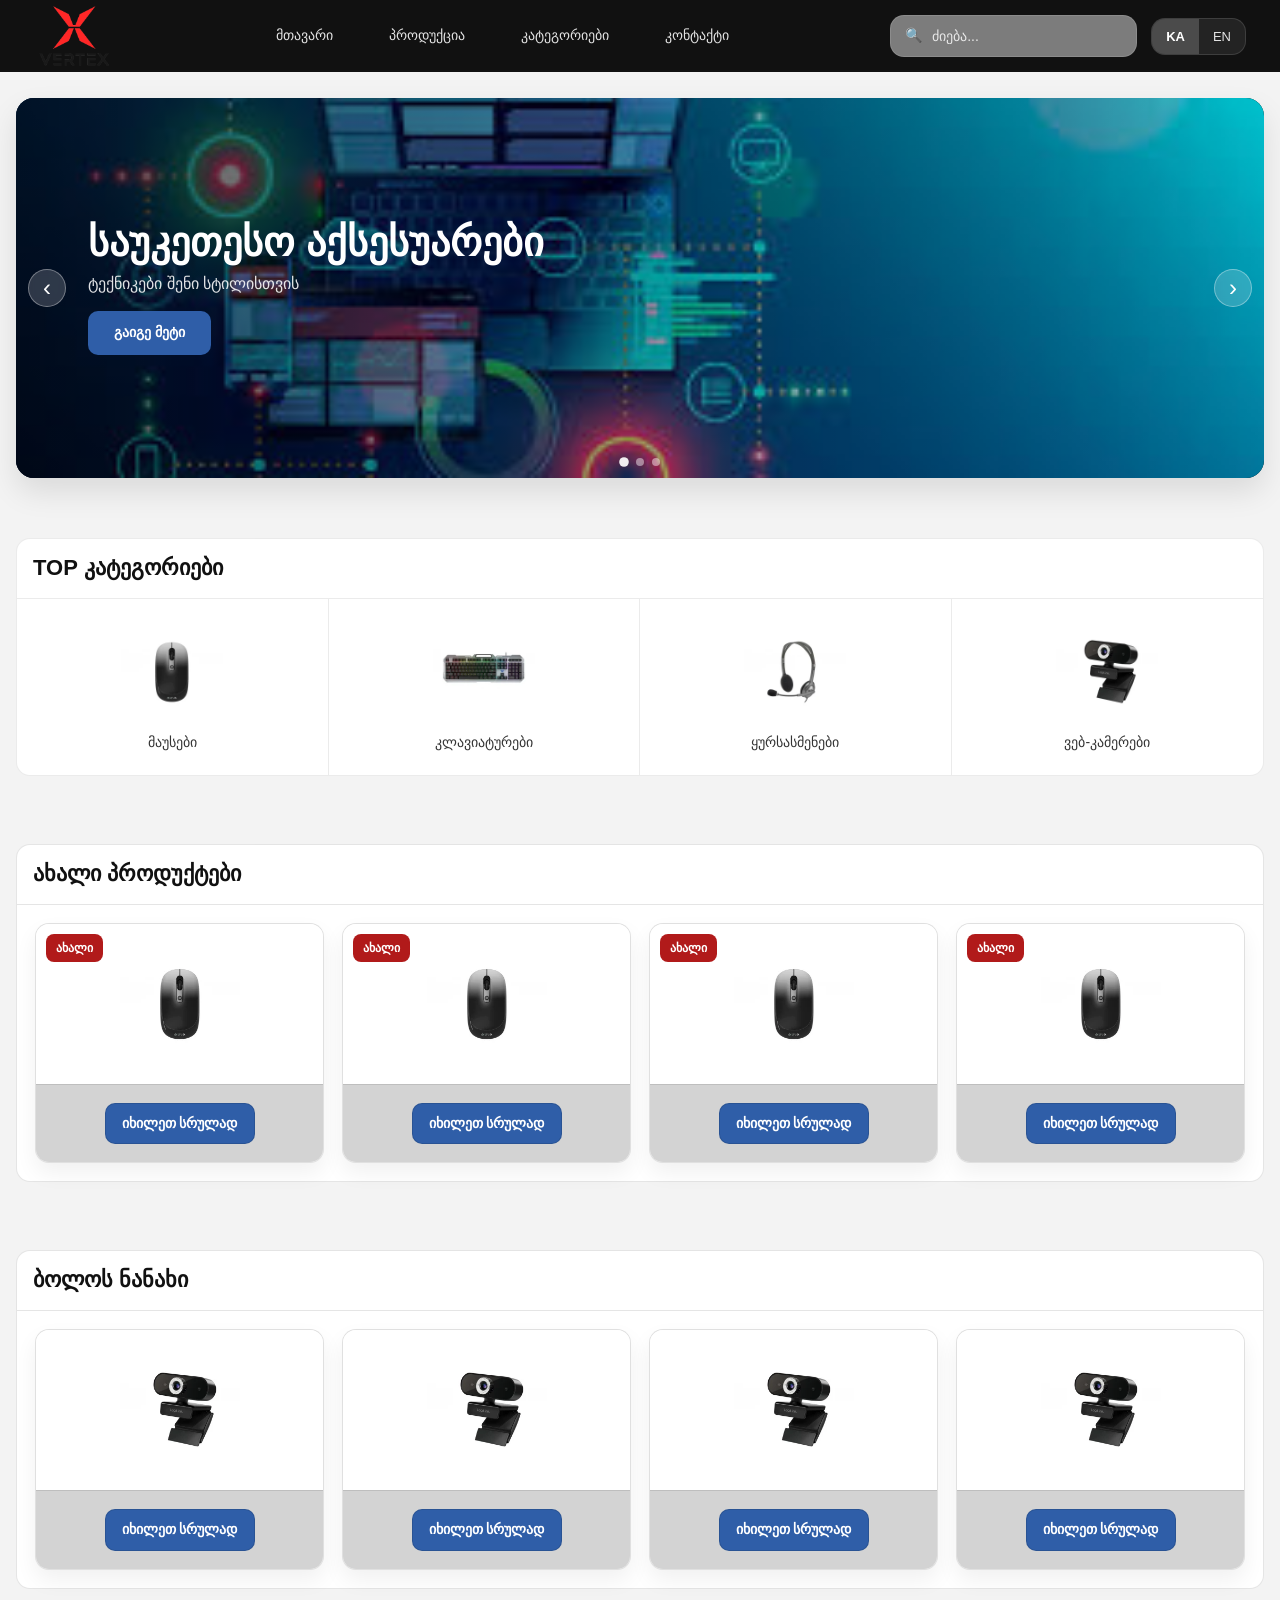
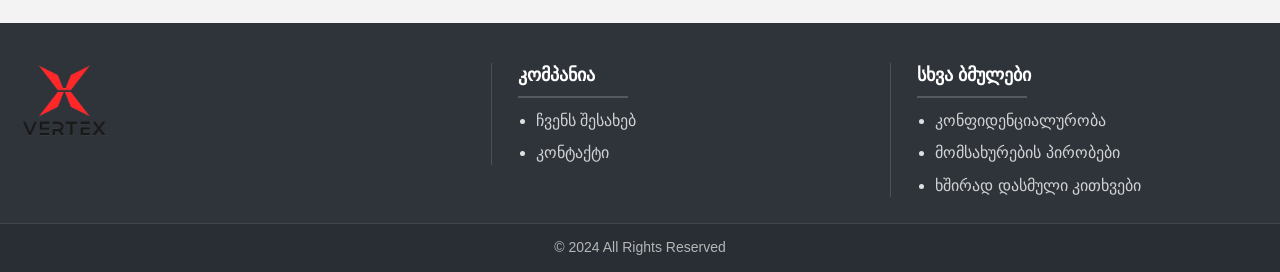
==== index.html @ d506f942 "1" ====
<html lang="en">
    <head>
        <meta charset="UTF-8" />
        <meta name="viewport" content="width=device-width, initial-scale=1.0" />
        <title>Ultra</title>
        <link rel="stylesheet" href="style.css" />
        <script defer src="js.js"></script>
    </head>
    <body>
        <header class="site-header">
            <div class="header-row">
                    <a class="header-logo" href="index.html">
                        <img src="images/vertx-logo.png" alt="Logo" />
                    </a>
                        <button class="burger" type="button" aria-label="Open menu" aria-expanded="false">
                            <span></span>
                            <span></span>
                            <span></span>
                        </button>

                    <nav class="header-nav"  id="mainNav" aria-label="Main navigation">
                        <a class="header-link" href="#">მთავარი</a>
                        <a class="header-link" href="#">პროდუქცია</a>
                        <a class="header-link" href="#">კატეგორიები</a>
                        <a class="header-link" href="#">კონტაქტი</a>
                    </nav>

                    <div class="header-actions">
                        <form class="header-search" role="search">
                            <span class="search-icon" aria-hidden="true"
                                >🔍</span
                            >
                            <input
                                class="search-input"
                                type="search"
                                placeholder="ძიება..."
                            />
                        </form>

                        <div
                            class="header-lang"
                            role="group"
                            aria-label="Language switch"
                        >
                            <button class="lang-btn is-active" type="button">
                                KA
                            </button>
                            <button class="lang-btn" type="button">EN</button>
                        </div>
                    </div>
                </div>
            </div>
        </header>

        <section class="hero">
            <div class="container">
                <div class="slider" aria-label="Hero slider">
                    <!-- Slides wrapper -->
                    <div class="slides">
                        <!-- Slide 1 -->
                        <article class="slide is-active slide--1">
                            <div class="slide__overlay"></div>

                            <div class="slide__content">
                                <h1 class="slide__title">
                                    საუკეთესო აქსესუარები
                                </h1>
                                <p class="slide__subtitle">
                                    ტექნიკები შენი სტილისთვის
                                </p>
                                <a class="slide__btn" href="#">გაიგე მეტი</a>
                            </div>
                        </article>

                        <!-- Slide 2 -->
                        <article class="slide slide--2">
                            <div class="slide__overlay"></div>

                            <div class="slide__content">
                                <h1 class="slide__title">გეიმინგი & ოფისი</h1>
                                <p class="slide__subtitle">
                                    ხარისხი, რომელიც იგრძნობა
                                </p>
                                <a class="slide__btn" href="#">გაიგე მეტი</a>
                            </div>
                        </article>

                        <!-- Slide 3 -->
                        <article class="slide slide--3">
                            <div class="slide__overlay"></div>

                            <div class="slide__content">
                                <h1 class="slide__title">სწრაფი მიწოდება</h1>
                                <p class="slide__subtitle">
                                    შეუკვეთე მარტივად ონლაინ
                                </p>
                                <a class="slide__btn" href="#">გაიგე მეტი</a>
                            </div>
                        </article>
                    </div>

                    <!-- Arrows -->
                    <button
                        class="slider__arrow slider__arrow--prev"
                        type="button"
                        aria-label="Previous slide"
                    >
                        ‹
                    </button>
                    <button
                        class="slider__arrow slider__arrow--next"
                        type="button"
                        aria-label="Next slide"
                    >
                        ›
                    </button>

                    <!-- Dots -->
                    <div
                        class="slider__dots"
                        role="tablist"
                        aria-label="Slide indicators"
                    >
                        <button
                            class="dot is-active"
                            type="button"
                            aria-label="Go to slide 1"
                        ></button>
                        <button
                            class="dot"
                            type="button"
                            aria-label="Go to slide 2"
                        ></button>
                        <button
                            class="dot"
                            type="button"
                            aria-label="Go to slide 3"
                        ></button>
                    </div>
                </div>
            </div>
        </section>

    
        <section class="categories">
            <div class="container">
                <div class="section-head">
                    <h2 class="section-title">TOP კატეგორიები</h2>
                </div>

                <div class="categories-row">
                    <a class="category-card" href="#">
                        <img
                            class="category-icon"
                            src="images/mouse.jpg"
                            alt="მაუსები"
                        />
                        <span class="category-name">მაუსები</span>
                    </a>

                    <a class="category-card" href="#">
                        <img
                            class="category-icon"
                            src="images/klaviatura.jpg"
                            alt="კლავიატურები"
                        />
                        <span class="category-name">კლავიატურები</span>
                    </a>

                    <a class="category-card" href="#">
                        <img
                            class="category-icon"
                            src="images/yursasmeni.jpg"
                            alt="ყურსასმენები"
                        />
                        <span class="category-name">ყურსასმენები</span>
                    </a>

                    <a class="category-card" href="#">
                        <img
                            class="category-icon"
                            src="images/camera.jpg"
                            alt="ვებ-კამერები"
                        />
                        <span class="category-name">ვებ-კამერები</span>
                    </a>
                </div>
            </div>
        </section>
        <section class="products">
            <div class="container">
                <div class="products__head">
                    <h2 class="products__title">ახალი პროდუქტები</h2>
                </div>

                <div class="products__grid">
                    <!-- Card 1 -->
                    <article class="p-card">
                        <span class="p-card__badge">ახალი</span>

                        <div class="p-card__media">
                            <img src="images/mouse.jpg" alt="პროდუქტი 1" />
                        </div>

                        <div class="p-card__body">
                            <a class="p-card__btn" href="#">იხილეთ სრულად</a>
                        </div>
                    </article>

                    <!-- Card 2 -->
                    <article class="p-card">
                        <span class="p-card__badge">ახალი</span>

                        <div class="p-card__media">
                            <img src="images/mouse.jpg" alt="პროდუქტი 2" />
                        </div>

                        <div class="p-card__body">
                            <a class="p-card__btn" href="#">იხილეთ სრულად</a>
                        </div>
                    </article>

                    <!-- Card 3 -->
                    <article class="p-card">
                        <span class="p-card__badge">ახალი</span>

                        <div class="p-card__media">
                            <img src="images/mouse.jpg" alt="პროდუქტი 3" />
                        </div>

                        <div class="p-card__body">
                            <a class="p-card__btn" href="#">იხილეთ სრულად</a>
                        </div>
                    </article>

                    <!-- Card 4 -->
                    <article class="p-card">
                        <span class="p-card__badge">ახალი</span>

                        <div class="p-card__media">
                            <img src="images/mouse.jpg" alt="პროდუქტი 4" />
                        </div>

                        <div class="p-card__body">
                            <a class="p-card__btn" href="#">იხილეთ სრულად</a>
                        </div>
                    </article>
                </div>
            </div>
        </section>
         <section class="products">
            <div class="container">
                <div class="products__head">
                    <h2 class="products__title">ბოლოს ნანახი</h2>
                </div>

                <div class="products__grid">
                    <!-- Card 1 -->
                    <article class="p-card">

                        <div class="p-card__media">
                            <img src="images/camera.jpg" alt="პროდუქტი 1" />
                        </div>

                        <div class="p-card__body">
                            <a class="p-card__btn" href="#">იხილეთ სრულად</a>
                        </div>
                    </article>

                    <!-- Card 2 -->
                    <article class="p-card">

                        <div class="p-card__media">
                            <img src="images/camera.jpg" alt="პროდუქტი 2" />
                        </div>

                        <div class="p-card__body">
                            <a class="p-card__btn" href="#">იხილეთ სრულად</a>
                        </div>
                    </article>

                    <!-- Card 3 -->
                    <article class="p-card">

                        <div class="p-card__media">
                            <img src="images/camera.jpg" alt="პროდუქტი 3" />
                        </div>

                        <div class="p-card__body">
                            <a class="p-card__btn" href="#">იხილეთ სრულად</a>
                        </div>
                    </article>

                    <!-- Card 4 -->
                    <article class="p-card">

                        <div class="p-card__media">
                            <img src="images/camera.jpg" alt="პროდუქტი 4" />
                        </div>

                        <div class="p-card__body">
                            <a class="p-card__btn" href="#">იხილეთ სრულად</a>
                        </div>
                    </article>
                </div>
            </div>
        </section>
        <footer class="footer">
            <div class="container">
                <div class="footer__grid">
                    <!-- Column 1 -->
                    <div class="footer__col footer__brand">
                        <div class="footer__logo">
                            <a  href="index.html">
                                <img src="images/vertx-logo.png" alt="Logo" />
                            </a></div>
                    </div>

                    <!-- Column 2 -->
                    <div class="footer__col">
                        <h3 class="footer__title">კომპანია</h3>
                        <ul class="footer__list">
                            <li>
                                <a class="footer__link" href="#"
                                    >ჩვენს შესახებ</a
                                >
                            </li>
                            <li>
                                <a class="footer__link" href="#">კონტაქტი</a>
                            </li>
                        </ul>
                    </div>

                    <!-- Column 3 -->
                    <div class="footer__col">
                        <h3 class="footer__title">სხვა ბმულები</h3>
                        <ul class="footer__list">
                            <li>
                                <a class="footer__link" href="#"
                                    >კონფიდენციალურობა</a
                                >
                            </li>
                            <li>
                                <a class="footer__link" href="#"
                                    >მომსახურების პირობები</a
                                >
                            </li>
                            <li>
                                <a class="footer__link" href="#"
                                    >ხშირად დასმული კითხვები</a
                                >
                            </li>
                        </ul>
                    </div>
                </div>
            </div>

            <div class="footer__bottom">
                <div class="container">
                    <p>© 2024 All Rights Reserved</p>
                </div>
            </div>
        </footer>
    </body>
</html>
---- style.css ----
/* =====================
   1) FONTS
===================== */
@font-face {
    font-family: "Firago";
    src:
        url("fonts/firago/Firago-Regular.woff2") format("woff2"),
        url("fonts/firago/Firago-Regular.woff") format("woff");
    font-weight: 400;
    font-style: normal;
    font-display: swap;
}
@font-face {
    font-family: "Firago";
    src:
        url("fonts/firago/Firago-Bold.woff2") format("woff2"),
        url("fonts/firago/Firago-Bold.woff") format("woff");
    font-weight: 700;
    font-style: normal;
    font-display: swap;
}

/* =====================
   2) TOKENS (Variables)
===================== */
:root {
    /* Font */
    --font-main: "Firago", "Helvetica Neue", Arial, sans-serif;

    /* Colors */
    --c-dark: #111;
    --c-white: #fff;

    --c-text: #111;
    --c-muted: rgba(0, 0, 0, 0.65);

    --c-white-soft: rgba(255, 255, 255, 0.88);
    --c-white-muted: rgba(255, 255, 255, 0.82);

    --c-primary: #2f5ea8;
    --c-primary-hover: #254c86;

    --c-surface: #ffffff;
    --c-surface-2: #f3f3f3;

    --search-bg: rgba(255, 255, 255, 0.45);
    --search-border: rgba(255, 255, 255, 0.12);

    --lang-bg: rgba(255, 255, 255, 0.08);
    --lang-active-bg: rgba(255, 255, 255, 0.18);

    /* Layout */
    --container: min(1400px, 100% - 32px);
    --header-h: clamp(56px, 6vw, 72px);

    /* Spacing (fluid) */
    --s-1: clamp(6px, 0.8vw, 10px);
    --s-2: clamp(10px, 1.2vw, 14px);
    --s-3: clamp(14px, 1.8vw, 18px);
    --s-4: clamp(18px, 2.4vw, 26px);
    --s-5: clamp(24px, 3.2vw, 34px);

    /* Radius */
    --r-sm: 10px;
    --r-md: 14px;
    --r-lg: 18px;

    /* Type */
    --fs-xs: clamp(12px, 1.2vw, 13px);
    --fs-sm: clamp(13px, 1.4vw, 14px);
    --fs-md: clamp(15px, 1.6vw, 16px);
    --fs-lg: clamp(18px, 2.2vw, 22px);
    --fs-xl: clamp(24px, 3.2vw, 40px);

    /* Shadows */
    --sh-1: 0 10px 22px rgba(0, 0, 0, 0.06);
    --sh-2: 0 14px 30px rgba(0, 0, 0, 0.1);

    /* Borders */
    --b: 1px solid rgba(0, 0, 0, 0.1);
    --b-soft: 1px solid rgba(0, 0, 0, 0.08);
}

/* =====================
   3) BASE / RESET
===================== */
* {
    margin: 0;
    padding: 0;
    box-sizing: border-box;
}

body {
    font-family: var(--font-main);
    color: var(--c-text);
    background: var(--c-surface-2);
    line-height: 1.4;
}

img {
    max-width: 100%;
    display: block;
}

a {
    color: inherit;
}

.container {
    width: var(--container);
    margin-inline: auto;
}

/* პატარა უნივერსალური დახმარება სექციებისთვის */
.section {
    padding-block: var(--s-5);
}

/* =====================
   4) HEADER
===================== */
.site-header {
    background: var(--c-dark);
}

.header-row {
    min-height: var(--header-h);
    display: grid;
    grid-template-columns: auto 1fr auto;
    align-items: center;
    gap: var(--s-3);
    padding-inline: var(--s-3);
    width: var(--container);
    margin-inline: auto;
}

/* LOGO */
.header-logo {
    display: flex;
    align-items: center;
}
.header-logo img {
    max-height: clamp(48px, 5vw, 72px);
    width: auto;
    object-fit: contain;
}
.burger {
    display: none;
    width: 42px;
    height: 38px;
    border: 1px solid rgba(255, 255, 255, 0.16);
    background: rgba(255, 255, 255, 0.06);
    border-radius: 12px;
    cursor: pointer;
    padding: 10px;
}

.burger span {
    display: block;
    height: 2px;
    background: rgba(255, 255, 255, 0.88);
    border-radius: 99px;
}

.burger span + span {
    margin-top: 6px;
}

/* NAV */
.header-nav {
    display: flex;
    justify-content: center;
    gap: clamp(14px, 2.2vw, 28px);
}
.header-link {
    color: var(--c-white-soft);
    text-decoration: none;
    font-size: var(--fs-sm);
    padding: var(--s-1) var(--s-2);
    border-radius: var(--r-sm);
    transition:
        color 0.2s ease,
        background-color 0.2s ease;
}
.header-link:hover {
    color: var(--c-white);
    background: rgba(255, 255, 255, 0.06);
}

/* ACTIONS */
.header-actions {
    display: flex;
    align-items: center;
    gap: var(--s-2);
}

/* SEARCH */
.header-search {
    display: flex;
    align-items: center;
    gap: var(--s-1);
    padding: var(--s-1) var(--s-2);
    background: var(--search-bg);
    border: 1px solid var(--search-border);
    border-radius: var(--r-md);
}
.search-icon {
    font-size: var(--fs-sm);
    opacity: 0.9;
}
.search-input {
    background: transparent;
    border: none;
    outline: none;
    color: var(--c-white);
    width: clamp(140px, 16vw, 190px);
    font-size: var(--fs-sm);
}
.search-input::placeholder {
    color: var(--c-white-muted);
}

/* LANGUAGE */
.header-lang {
    display: flex;
    overflow: hidden;
    border-radius: var(--r-md);
    border: 1px solid var(--search-border);
    background: var(--lang-bg);
}
.lang-btn {
    border: none;
    background: transparent;
    color: var(--c-white-soft);
    padding: var(--s-1) var(--s-2);
    font-size: var(--fs-xs);
    cursor: pointer;
}
.lang-btn.is-active {
    background: var(--lang-active-bg);
    color: var(--c-white);
    font-weight: 700;
}

/* =====================
   5) HERO / SLIDER
===================== */
.hero {
    padding-block: var(--s-4);
}

.slider {
    position: relative;
    overflow: hidden;
    background: #000;
    border-radius: var(--r-lg);
    box-shadow: var(--sh-2);
}

.slides {
    position: relative;
    min-height: clamp(240px, 30vw, 380px);
}

.slide {
    position: absolute;
    inset: 0;
    display: grid;
    align-items: center;
    padding: var(--s-5);
    opacity: 0;
    pointer-events: none;
    transition: opacity 0.35s ease;
    background-size: cover;
    background-position: center;
}
.slide.is-active {
    opacity: 1;
    pointer-events: auto;
}

.slide--1 {
    background-image: url("images/hero-1.jpg");
}
.slide--2 {
    background-image: url("images/hero-2.jpg");
}
.slide--3 {
    background-image: url("images/hero-3.jpg");
}

.slide__overlay {
    position: absolute;
    inset: 0;
    background: linear-gradient(90deg, rgba(0, 0, 0, 0.65), rgba(0, 0, 0, 0.1));
}

.slide__content {
    position: relative;
    z-index: 1;
    max-width: 560px;
    padding-left: clamp(10px, 3vw, 54px);
}

.slide__title {
    color: var(--c-white);
    font-size: var(--fs-xl);
    line-height: 1.05;
    margin-bottom: 10px;
}
.slide__subtitle {
    color: var(--c-white-soft);
    font-size: var(--fs-md);
    margin-bottom: 16px;
}

.slide__btn {
    display: inline-flex;
    align-items: center;
    justify-content: center;
    padding: 12px 26px;
    border-radius: var(--r-sm);
    text-decoration: none;

    background-color: var(--c-primary);
    color: var(--c-white);
    font-size: var(--fs-sm);
    font-weight: 700;

    transition:
        transform 0.2s ease,
        background-color 0.2s ease,
        box-shadow 0.2s ease;
}
.slide__btn:hover {
    background-color: var(--c-primary-hover);
    transform: translateY(-2px);
    box-shadow: 0 12px 24px rgba(0, 0, 0, 0.22);
}

/* arrows */
.slider__arrow {
    position: absolute;
    top: 50%;
    transform: translateY(-50%);
    width: 38px;
    height: 38px;
    border-radius: 50%;
    border: 1px solid rgba(255, 255, 255, 0.35);
    background: rgba(255, 255, 255, 0.18);
    color: var(--c-white);
    cursor: pointer;
    display: grid;
    place-items: center;
    font-size: 24px;
    z-index: 2;
    backdrop-filter: blur(4px);
    transition:
        background 0.2s ease,
        transform 0.2s ease;
}
.slider__arrow:hover {
    background: rgba(255, 255, 255, 0.28);
    transform: translateY(-50%) scale(1.05);
}
.slider__arrow--prev {
    left: 12px;
}
.slider__arrow--next {
    right: 12px;
}

/* dots */
.slider__dots {
    position: absolute;
    left: 50%;
    bottom: 12px;
    transform: translateX(-50%);
    display: flex;
    gap: 8px;
    z-index: 2;
}
.dot {
    width: 8px;
    height: 8px;
    border-radius: 999px;
    border: none;
    background: rgba(255, 255, 255, 0.45);
    cursor: pointer;
    transition:
        transform 0.2s ease,
        background 0.2s ease;
}
.dot.is-active {
    background: rgba(255, 255, 255, 0.92);
    transform: scale(1.2);
}

/* =====================
   6) CATEGORIES
===================== */
.categories {
    padding-block: var(--s-5);
}

.section-head {
    background: var(--c-surface);
    border: var(--b-soft);
    border-bottom: none;
    padding: 14px 16px;
    border-radius: var(--r-md) var(--r-md) 0 0;
}
.section-title {
    font-size: var(--fs-lg);
    font-weight: 700;
}

.categories-row {
    display: grid;
    grid-template-columns: repeat(4, 1fr);
    background: var(--c-surface);
    border: var(--b-soft);
    border-radius: 0 0 var(--r-md) var(--r-md);
    overflow: hidden;
}

.category-card {
    display: grid;
    place-items: center;
    gap: 10px;
    padding: 22px 10px;
    text-decoration: none;
    color: var(--c-text);
    transition: background-color 0.2s ease;
}
.category-card:not(:last-child) {
    border-right: 1px solid rgba(0, 0, 0, 0.08);
}
.category-card:hover {
    background: rgba(0, 0, 0, 0.03);
}

.category-icon {
    width: clamp(72px, 8vw, 120px);
    height: clamp(72px, 8vw, 120px);
    object-fit: contain;
}
.category-name {
    font-size: var(--fs-sm);
    opacity: 0.85;
}

/* =====================
   7) PRODUCTS (Auto responsive grid)
===================== */
.products {
    padding-block: var(--s-5);
}

.products__head {
    background: var(--c-surface);
    border: var(--b);
    border-bottom: none;
    padding: 14px 16px;
    border-radius: var(--r-md) var(--r-md) 0 0;
}
.products__title {
    font-size: var(--fs-lg);
    font-weight: 800;
}

.products__grid {
    display: grid;
    gap: var(--s-3);
    background: var(--c-surface);
    border: var(--b);
    padding: var(--s-3);
    border-radius: 0 0 var(--r-md) var(--r-md);
    grid-template-columns: repeat(auto-fit, minmax(220px, 1fr));
}

.p-card {
    position: relative;
    border: 1px solid rgba(0, 0, 0, 0.12);
    border-radius: var(--r-md);
    overflow: hidden;
    background: var(--c-surface);
    box-shadow: var(--sh-1);
    transition:
        transform 0.2s ease,
        box-shadow 0.2s ease;
}
.p-card:hover {
    transform: translateY(-3px);
    box-shadow: 0 16px 34px rgba(0, 0, 0, 0.12);
}

.p-card__badge {
    position: absolute;
    top: 10px;
    left: 10px;
    background: #b11a1a;
    color: #fff;
    font-size: 12px;
    padding: 6px 10px;
    border-radius: 8px;
    font-weight: 800;
    z-index: 2;
}

.p-card__media {
    background: #fff;
    padding: var(--s-3);
    display: grid;
    place-items: center;
    min-height: 160px;
}
.p-card__media img {
    width: min(230px, 100%);
    height: 120px;
    object-fit: contain;
}

.p-card__body {
    padding: var(--s-3);
    border-top: 1px solid rgba(0, 0, 0, 0.1);
    display: grid;
    gap: 10px;
    justify-items: center;
    text-align: center;
    background: #d3d3d3;
}

.p-card__name {
    font-size: 18px;
    font-weight: 800;
}
.p-card__price {
    font-size: 22px;
    font-weight: 900;
    letter-spacing: 0.2px;
}

.p-card__btn {
    display: inline-flex;
    align-items: center;
    justify-content: center;
    min-width: 150px;
    padding: 10px 14px;
    border-radius: var(--r-sm);
    background: var(--c-primary);
    color: #fff;
    text-decoration: none;
    font-weight: 800;
    font-size: 14px;
    border: 1px solid rgba(0, 0, 0, 0.12);
    transition:
        transform 0.15s ease,
        background-color 0.2s ease;
}
.p-card__btn:hover {
    background: var(--c-primary-hover);
    transform: translateY(-2px);
}

/* =====================
   8) FOOTER
===================== */
.footer {
    background: #2f343b;
    color: rgba(255, 255, 255, 0.85);
    padding-top: var(--s-5);
}

.footer__grid {
    display: grid;
    grid-template-columns: 1.2fr 1fr 1fr;
    gap: var(--s-4);
    align-items: start;
    padding: 6px 0 var(--s-4);
}

.footer__logo img {
    max-height: clamp(64px, 6vw, 96px);
    width: auto;
    object-fit: contain;
}

.footer__title {
    font-size: 18px;
    font-weight: 800;
    color: #fff;
    margin-bottom: 12px;
    position: relative;
}
.footer__title::after {
    content: "";
    display: block;
    width: 110px;
    height: 2px;
    background: rgba(255, 255, 255, 0.18);
    margin-top: 8px;
}

.footer__list {
    list-style: disc;
    padding-left: 18px;
    display: grid;
    gap: 10px;
}
.footer__link {
    color: rgba(255, 255, 255, 0.78);
    text-decoration: none;
    transition: color 0.2s ease;
}
.footer__link:hover {
    color: #fff;
}

.footer__col:not(:first-child) {
    border-left: 1px solid rgba(255, 255, 255, 0.14);
    padding-left: 26px;
}

.footer__bottom {
    border-top: 1px solid rgba(255, 255, 255, 0.12);
    background: rgba(0, 0, 0, 0.12);
    padding: 14px 0;
    text-align: center;
    font-size: 14px;
    color: rgba(255, 255, 255, 0.65);
}

/* =====================
   9) responsive 
===================== */
@media (max-width: 900px) {
    .burger {
        display: inline-grid;
        align-content: center;
    }
    .header-nav {
        display: none;
    }
    .site-header.is-open .header-nav {
        display: flex;
        flex-wrap: wrap;
        justify-content: center;
        gap: 12px;
        padding: 10px 0 14px;
    }
    .header-row {
        grid-template-columns: 1fr auto;
        grid-template-areas:
            "logo actions"
            "nav nav";
        grid-auto-rows: auto;
        row-gap: 10px;
    }
    .header-nav {
        grid-area: nav;
    }
    .header-logo {
        grid-area: logo;
    }
    .header-actions {
        grid-area: actions;
        justify-self: end;
    }

    .categories-row {
        grid-template-columns: repeat(2, 1fr);
    }
    .category-card:not(:last-child) {
        border: 1px solid rgba(0, 0, 0, 0.08);
    }
    .footer__grid {
        grid-template-columns: 1fr;
    }
    .footer__col:not(:first-child) {
        border-left: none;
        padding-left: 0;
    }
    .products__grid {
        grid-template-columns: repeat(auto-fit, minmax(180px, 1fr));
    }
}
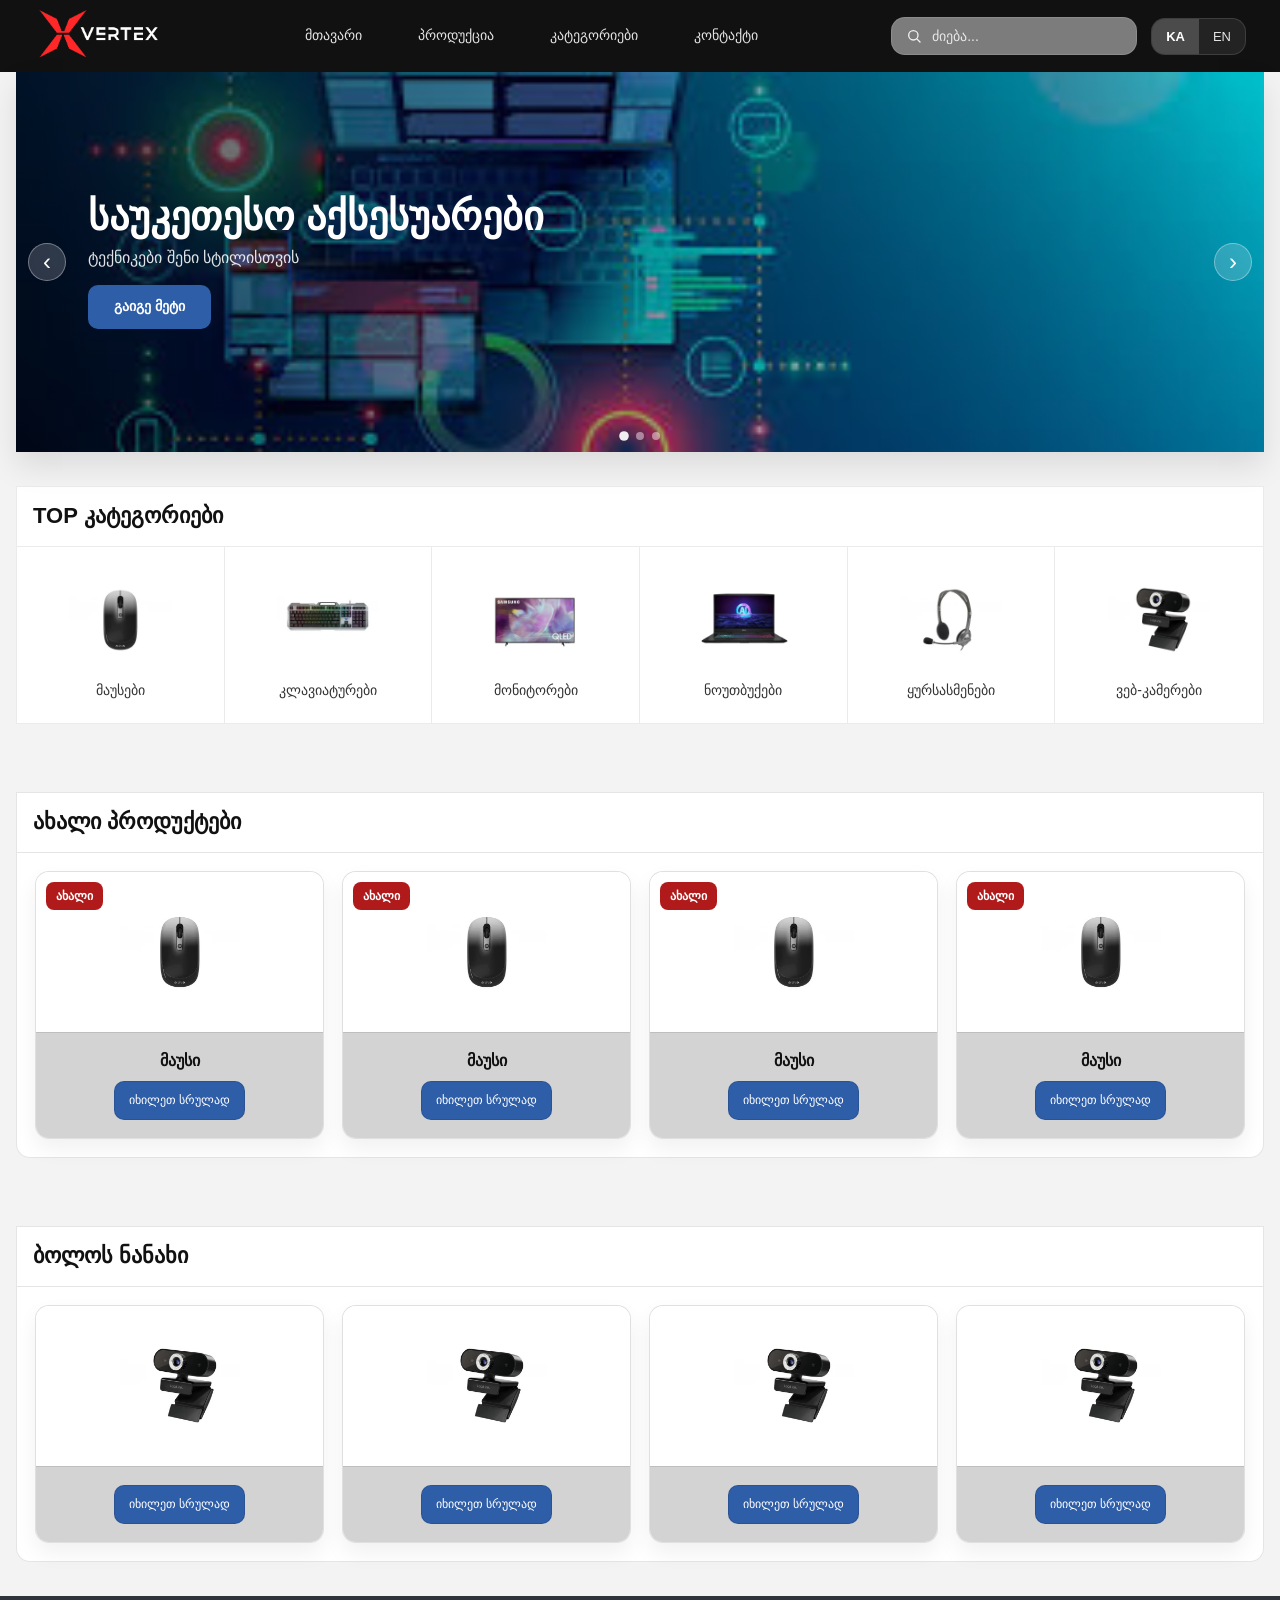
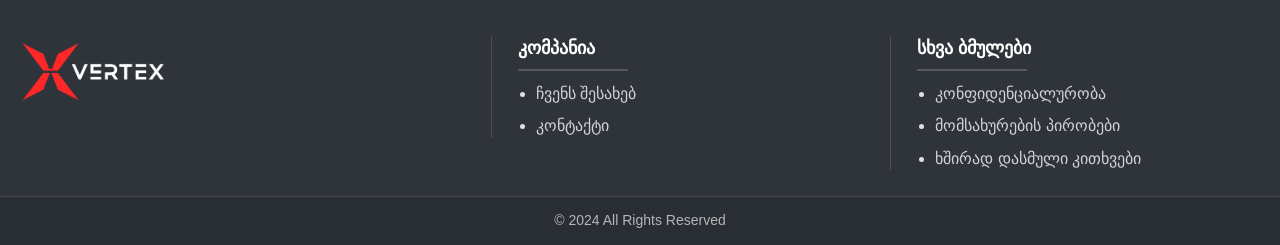
==== commit 68f36643: "1" ====
--- a/index.html
+++ b/index.html
@@ -27,9 +27,33 @@
 
                     <div class="header-actions">
                         <form class="header-search" role="search">
-                            <span class="search-icon" aria-hidden="true"
-                                >🔍</span
-                            >
+                            <span class="search-icon" aria-hidden="true">
+                                <svg
+                                    width="16"
+                                    height="16"
+                                    viewBox="0 0 24 24"
+                                    fill="none"
+                                    xmlns="http://www.w3.org/2000/svg"
+                                >
+                                    <circle
+                                    cx="11"
+                                    cy="11"
+                                    r="7"
+                                    stroke="currentColor"
+                                    stroke-width="2"
+                                    />
+                                    <line
+                                    x1="16.65"
+                                    y1="16.65"
+                                    x2="21"
+                                    y2="21"
+                                    stroke="currentColor"
+                                    stroke-width="2"
+                                    stroke-linecap="round"
+                                    />
+                                </svg>
+                            </span>
+
                             <input
                                 class="search-input"
                                 type="search"
@@ -170,6 +194,24 @@
                     <a class="category-card" href="#">
                         <img
                             class="category-icon"
+                            src="images/monitori.jpg"
+                            alt="მონიტორები"
+                        />
+                        <span class="category-name">მონიტორები</span>
+                    </a>
+
+                    <a class="category-card" href="#">
+                        <img
+                            class="category-icon"
+                            src="images/notebook.jpg"
+                            alt="ნოუთბუქები"
+                        />
+                        <span class="category-name">ნოუთბუქები</span>
+                    </a>
+
+                    <a class="category-card" href="#">
+                        <img
+                            class="category-icon"
                             src="images/yursasmeni.jpg"
                             alt="ყურსასმენები"
                         />
@@ -203,6 +245,7 @@
                         </div>
 
                         <div class="p-card__body">
+                             <h3 class="p-card__title">მაუსი</h3>
                             <a class="p-card__btn" href="#">იხილეთ სრულად</a>
                         </div>
                     </article>
@@ -216,6 +259,7 @@
                         </div>
 
                         <div class="p-card__body">
+                             <h3 class="p-card__title">მაუსი</h3>
                             <a class="p-card__btn" href="#">იხილეთ სრულად</a>
                         </div>
                     </article>
@@ -229,6 +273,7 @@
                         </div>
 
                         <div class="p-card__body">
+                             <h3 class="p-card__title">მაუსი</h3>
                             <a class="p-card__btn" href="#">იხილეთ სრულად</a>
                         </div>
                     </article>
@@ -242,6 +287,7 @@
                         </div>
 
                         <div class="p-card__body">
+                             <h3 class="p-card__title">მაუსი</h3>
                             <a class="p-card__btn" href="#">იხილეთ სრულად</a>
                         </div>
                     </article>
--- a/style.css
+++ b/style.css
@@ -140,7 +140,7 @@
     align-items: center;
 }
 .header-logo img {
-    max-height: clamp(48px, 5vw, 72px);
+    max-height: clamp(40px, 5vw, 65px);
     width: auto;
     object-fit: contain;
 }
@@ -205,9 +205,16 @@
     border-radius: var(--r-md);
 }
 .search-icon {
-    font-size: var(--fs-sm);
-    opacity: 0.9;
-}
+    display: inline-flex;
+    align-items: center;
+    justify-content: center;
+    color: rgba(255, 255, 255, 0.9);
+}
+
+.search-icon svg {
+    display: block;
+}
+
 .search-input {
     background: transparent;
     border: none;
@@ -245,15 +252,11 @@
 /* =====================
    5) HERO / SLIDER
 ===================== */
-.hero {
-    padding-block: var(--s-4);
-}
 
 .slider {
     position: relative;
     overflow: hidden;
     background: #000;
-    border-radius: var(--r-lg);
     box-shadow: var(--sh-2);
 }
 
@@ -408,7 +411,6 @@
     border: var(--b-soft);
     border-bottom: none;
     padding: 14px 16px;
-    border-radius: var(--r-md) var(--r-md) 0 0;
 }
 .section-title {
     font-size: var(--fs-lg);
@@ -417,10 +419,9 @@
 
 .categories-row {
     display: grid;
-    grid-template-columns: repeat(4, 1fr);
+    grid-template-columns: repeat(6, 1fr);
     background: var(--c-surface);
     border: var(--b-soft);
-    border-radius: 0 0 var(--r-md) var(--r-md);
     overflow: hidden;
 }
 
@@ -462,7 +463,6 @@
     border: var(--b);
     border-bottom: none;
     padding: 14px 16px;
-    border-radius: var(--r-md) var(--r-md) 0 0;
 }
 .products__title {
     font-size: var(--fs-lg);
@@ -540,19 +540,25 @@
     font-weight: 900;
     letter-spacing: 0.2px;
 }
+.p-card__title {
+    font-size: 16px;
+    font-weight: 700;
+    color: #111;
+    line-height: 1.3;
+}
 
 .p-card__btn {
     display: inline-flex;
     align-items: center;
     justify-content: center;
-    min-width: 150px;
+    min-width: 100px;
     padding: 10px 14px;
     border-radius: var(--r-sm);
     background: var(--c-primary);
     color: #fff;
     text-decoration: none;
-    font-weight: 800;
-    font-size: 14px;
+    font-weight: 500;
+    font-size: 12px;
     border: 1px solid rgba(0, 0, 0, 0.12);
     transition:
         transform 0.15s ease,
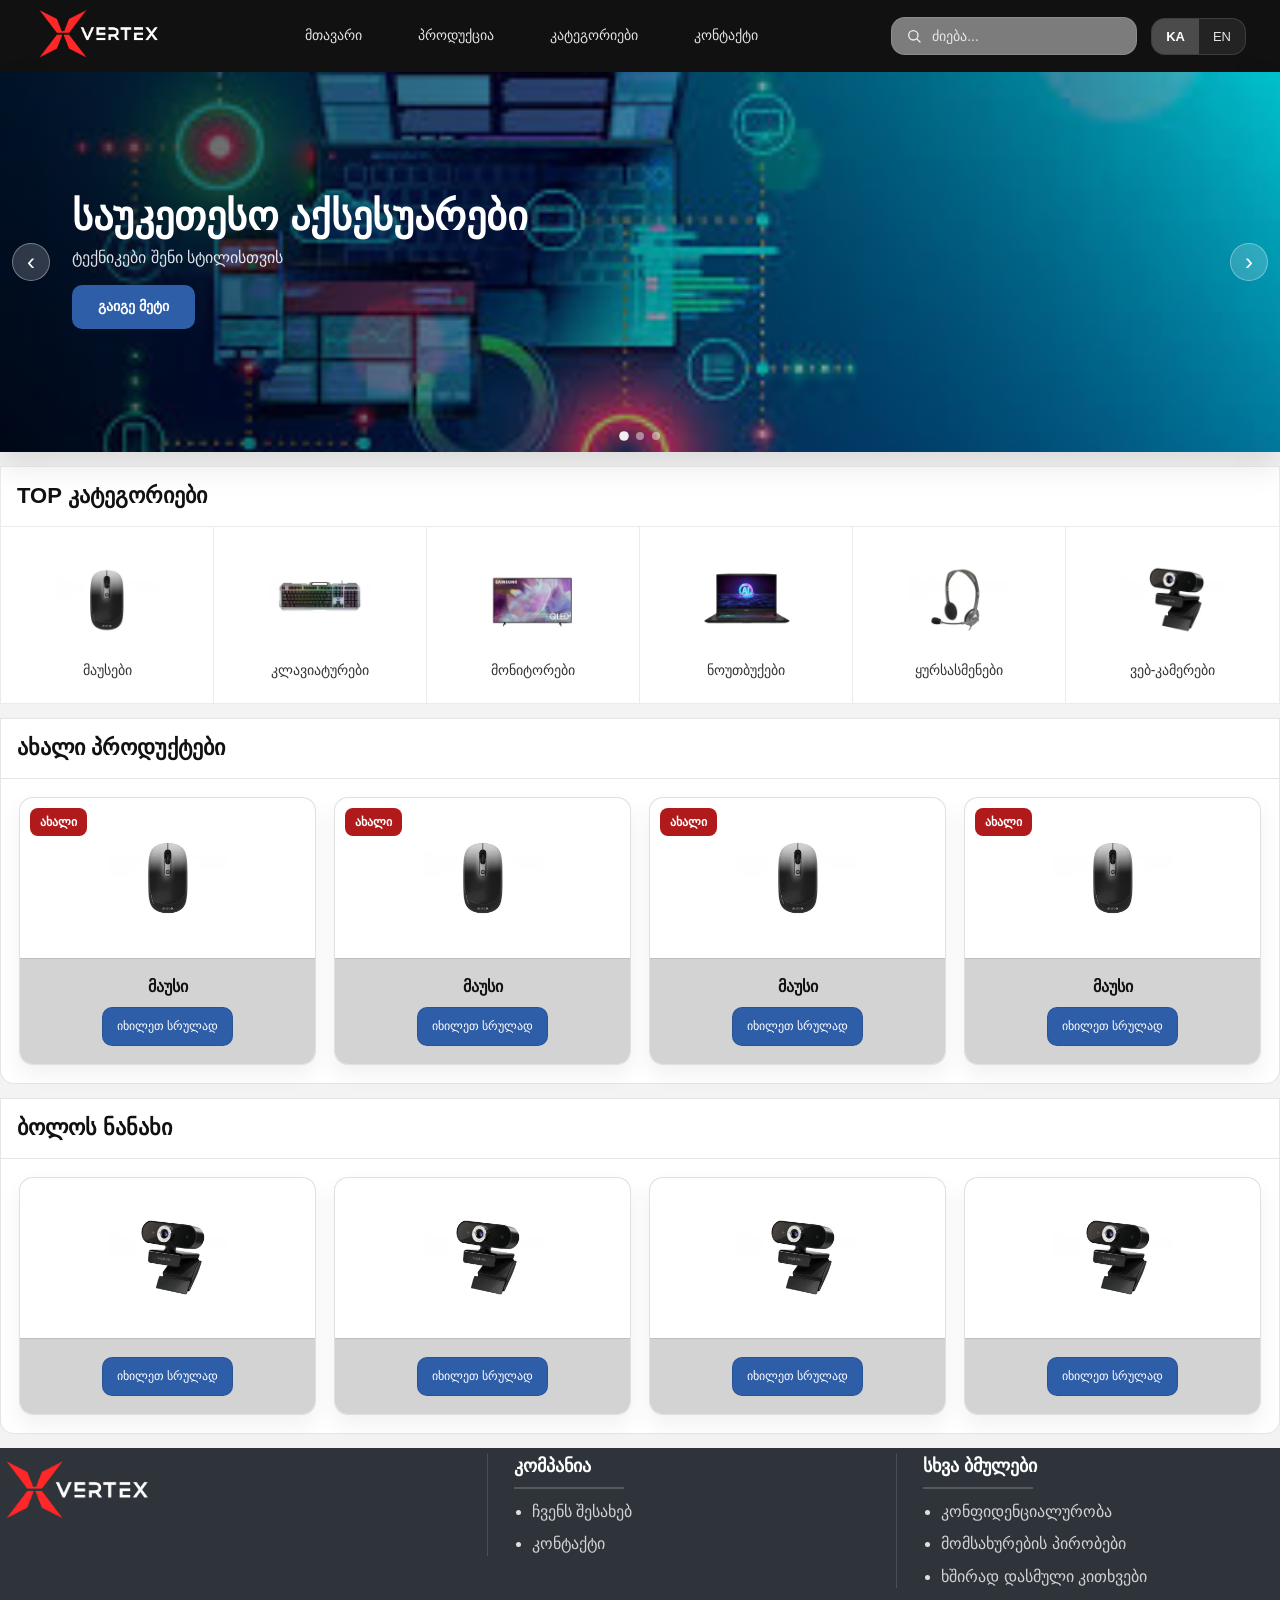
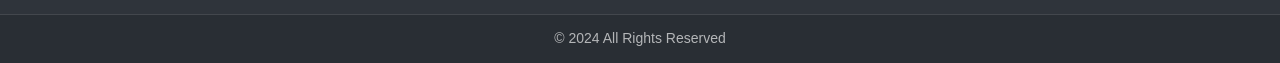
==== commit faa33603: "1" ====
--- a/index.html
+++ b/index.html
@@ -9,40 +9,39 @@
     <body>
         <header class="site-header">
             <div class="header-row">
-                    <a class="header-logo" href="index.html">
-                        <img src="images/vertx-logo.png" alt="Logo" />
-                    </a>
-                        <button class="burger" type="button" aria-label="Open menu" aria-expanded="false">
-                            <span></span>
-                            <span></span>
-                            <span></span>
-                        </button>
-
-                    <nav class="header-nav"  id="mainNav" aria-label="Main navigation">
-                        <a class="header-link" href="#">მთავარი</a>
-                        <a class="header-link" href="#">პროდუქცია</a>
-                        <a class="header-link" href="#">კატეგორიები</a>
-                        <a class="header-link" href="#">კონტაქტი</a>
-                    </nav>
-
-                    <div class="header-actions">
-                        <form class="header-search" role="search">
-                            <span class="search-icon" aria-hidden="true">
-                                <svg
-                                    width="16"
-                                    height="16"
-                                    viewBox="0 0 24 24"
-                                    fill="none"
-                                    xmlns="http://www.w3.org/2000/svg"
-                                >
-                                    <circle
+                <a class="header-logo" href="index.html">
+                    <img src="images/vertx-logo.png" alt="Logo" />
+                </a>
+
+                <nav
+                    class="header-nav"
+                    id="mainNav"
+                    aria-label="Main navigation"
+                >
+                    <a class="header-link" href="#">მთავარი</a>
+                    <a class="header-link" href="#">პროდუქცია</a>
+                    <a class="header-link" href="#">კატეგორიები</a>
+                    <a class="header-link" href="#">კონტაქტი</a>
+                </nav>
+
+                <div class="header-actions">
+                    <form class="header-search" role="search">
+                        <span class="search-icon" aria-hidden="true">
+                            <svg
+                                width="16"
+                                height="16"
+                                viewBox="0 0 24 24"
+                                fill="none"
+                                xmlns="http://www.w3.org/2000/svg"
+                            >
+                                <circle
                                     cx="11"
                                     cy="11"
                                     r="7"
                                     stroke="currentColor"
                                     stroke-width="2"
-                                    />
-                                    <line
+                                />
+                                <line
                                     x1="16.65"
                                     y1="16.65"
                                     x2="21"
@@ -50,354 +49,351 @@
                                     stroke="currentColor"
                                     stroke-width="2"
                                     stroke-linecap="round"
-                                    />
-                                </svg>
-                            </span>
-
-                            <input
-                                class="search-input"
-                                type="search"
-                                placeholder="ძიება..."
-                            />
-                        </form>
-
-                        <div
-                            class="header-lang"
-                            role="group"
-                            aria-label="Language switch"
-                        >
-                            <button class="lang-btn is-active" type="button">
-                                KA
-                            </button>
-                            <button class="lang-btn" type="button">EN</button>
+                                />
+                            </svg>
+                        </span>
+
+                        <input
+                            class="search-input"
+                            type="search"
+                            placeholder="ძიება..."
+                        />
+                    </form>
+
+                    <div
+                        class="header-lang"
+                        role="group"
+                        aria-label="Language switch"
+                    >
+                        <button class="lang-btn is-active" type="button">
+                            KA
+                        </button>
+                        <button class="lang-btn" type="button">EN</button>
+                    </div>
+                    <button
+                        class="burger"
+                        type="button"
+                        aria-label="Open menu"
+                        aria-expanded="false"
+                    >
+                        <span></span>
+                        <span></span>
+                        <span></span>
+                    </button>
+                </div>
+            </div>
+        </header>
+
+        <section class="hero">
+            <div class="slider" aria-label="Hero slider">
+                <!-- Slides wrapper -->
+                <div class="slides">
+                    <!-- Slide 1 -->
+                    <article class="slide is-active slide--1">
+                        <div class="slide__overlay"></div>
+
+                        <div class="slide__content">
+                            <h1 class="slide__title">საუკეთესო აქსესუარები</h1>
+                            <p class="slide__subtitle">
+                                ტექნიკები შენი სტილისთვის
+                            </p>
+                            <a class="slide__btn" href="#">გაიგე მეტი</a>
                         </div>
-                    </div>
-                </div>
-            </div>
-        </header>
-
-        <section class="hero">
-            <div class="container">
-                <div class="slider" aria-label="Hero slider">
-                    <!-- Slides wrapper -->
-                    <div class="slides">
-                        <!-- Slide 1 -->
-                        <article class="slide is-active slide--1">
-                            <div class="slide__overlay"></div>
-
-                            <div class="slide__content">
-                                <h1 class="slide__title">
-                                    საუკეთესო აქსესუარები
-                                </h1>
-                                <p class="slide__subtitle">
-                                    ტექნიკები შენი სტილისთვის
-                                </p>
-                                <a class="slide__btn" href="#">გაიგე მეტი</a>
-                            </div>
-                        </article>
-
-                        <!-- Slide 2 -->
-                        <article class="slide slide--2">
-                            <div class="slide__overlay"></div>
-
-                            <div class="slide__content">
-                                <h1 class="slide__title">გეიმინგი & ოფისი</h1>
-                                <p class="slide__subtitle">
-                                    ხარისხი, რომელიც იგრძნობა
-                                </p>
-                                <a class="slide__btn" href="#">გაიგე მეტი</a>
-                            </div>
-                        </article>
-
-                        <!-- Slide 3 -->
-                        <article class="slide slide--3">
-                            <div class="slide__overlay"></div>
-
-                            <div class="slide__content">
-                                <h1 class="slide__title">სწრაფი მიწოდება</h1>
-                                <p class="slide__subtitle">
-                                    შეუკვეთე მარტივად ონლაინ
-                                </p>
-                                <a class="slide__btn" href="#">გაიგე მეტი</a>
-                            </div>
-                        </article>
-                    </div>
-
-                    <!-- Arrows -->
+                    </article>
+
+                    <!-- Slide 2 -->
+                    <article class="slide slide--2">
+                        <div class="slide__overlay"></div>
+
+                        <div class="slide__content">
+                            <h1 class="slide__title">გეიმინგი & ოფისი</h1>
+                            <p class="slide__subtitle">
+                                ხარისხი, რომელიც იგრძნობა
+                            </p>
+                            <a class="slide__btn" href="#">გაიგე მეტი</a>
+                        </div>
+                    </article>
+
+                    <!-- Slide 3 -->
+                    <article class="slide slide--3">
+                        <div class="slide__overlay"></div>
+
+                        <div class="slide__content">
+                            <h1 class="slide__title">სწრაფი მიწოდება</h1>
+                            <p class="slide__subtitle">
+                                შეუკვეთე მარტივად ონლაინ
+                            </p>
+                            <a class="slide__btn" href="#">გაიგე მეტი</a>
+                        </div>
+                    </article>
+                </div>
+
+                <!-- Arrows -->
+                <button
+                    class="slider__arrow slider__arrow--prev"
+                    type="button"
+                    aria-label="Previous slide"
+                >
+                    ‹
+                </button>
+                <button
+                    class="slider__arrow slider__arrow--next"
+                    type="button"
+                    aria-label="Next slide"
+                >
+                    ›
+                </button>
+
+                <!-- Dots -->
+                <div
+                    class="slider__dots"
+                    role="tablist"
+                    aria-label="Slide indicators"
+                >
                     <button
-                        class="slider__arrow slider__arrow--prev"
+                        role="tab"
+                        aria-selected="true"
+                        class="dot is-active"
                         type="button"
-                        aria-label="Previous slide"
-                    >
-                        ‹
-                    </button>
+                        aria-label="Go to slide 1"
+                    ></button>
                     <button
-                        class="slider__arrow slider__arrow--next"
+                        role="tab"
+                        aria-selected="false"
+                        class="dot"
                         type="button"
-                        aria-label="Next slide"
-                    >
-                        ›
-                    </button>
-
-                    <!-- Dots -->
-                    <div
-                        class="slider__dots"
-                        role="tablist"
-                        aria-label="Slide indicators"
-                    >
-                        <button
-                            class="dot is-active"
-                            type="button"
-                            aria-label="Go to slide 1"
-                        ></button>
-                        <button
-                            class="dot"
-                            type="button"
-                            aria-label="Go to slide 2"
-                        ></button>
-                        <button
-                            class="dot"
-                            type="button"
-                            aria-label="Go to slide 3"
-                        ></button>
-                    </div>
+                        aria-label="Go to slide 2"
+                    ></button>
+                    <button
+                        role="tab"
+                        aria-selected="false"
+                        class="dot"
+                        type="button"
+                        aria-label="Go to slide 3"
+                    ></button>
                 </div>
             </div>
         </section>
 
-    
         <section class="categories">
-            <div class="container">
-                <div class="section-head">
-                    <h2 class="section-title">TOP კატეგორიები</h2>
-                </div>
-
-                <div class="categories-row">
-                    <a class="category-card" href="#">
-                        <img
-                            class="category-icon"
-                            src="images/mouse.jpg"
-                            alt="მაუსები"
-                        />
-                        <span class="category-name">მაუსები</span>
-                    </a>
-
-                    <a class="category-card" href="#">
-                        <img
-                            class="category-icon"
-                            src="images/klaviatura.jpg"
-                            alt="კლავიატურები"
-                        />
-                        <span class="category-name">კლავიატურები</span>
-                    </a>
-
-                    <a class="category-card" href="#">
-                        <img
-                            class="category-icon"
-                            src="images/monitori.jpg"
-                            alt="მონიტორები"
-                        />
-                        <span class="category-name">მონიტორები</span>
-                    </a>
-
-                    <a class="category-card" href="#">
-                        <img
-                            class="category-icon"
-                            src="images/notebook.jpg"
-                            alt="ნოუთბუქები"
-                        />
-                        <span class="category-name">ნოუთბუქები</span>
-                    </a>
-
-                    <a class="category-card" href="#">
-                        <img
-                            class="category-icon"
-                            src="images/yursasmeni.jpg"
-                            alt="ყურსასმენები"
-                        />
-                        <span class="category-name">ყურსასმენები</span>
-                    </a>
-
-                    <a class="category-card" href="#">
-                        <img
-                            class="category-icon"
-                            src="images/camera.jpg"
-                            alt="ვებ-კამერები"
-                        />
-                        <span class="category-name">ვებ-კამერები</span>
-                    </a>
-                </div>
+            <div class="section-head">
+                <h2 class="section-title">TOP კატეგორიები</h2>
+            </div>
+
+            <div class="categories-row">
+                <a class="category-card" href="#">
+                    <img
+                        class="category-icon"
+                        src="images/mouse.jpg"
+                        alt="მაუსები"
+                    />
+                    <span class="category-name">მაუსები</span>
+                </a>
+
+                <a class="category-card" href="#">
+                    <img
+                        class="category-icon"
+                        src="images/klaviatura.jpg"
+                        alt="კლავიატურები"
+                    />
+                    <span class="category-name">კლავიატურები</span>
+                </a>
+
+                <a class="category-card" href="#">
+                    <img
+                        class="category-icon"
+                        src="images/monitori.jpg"
+                        alt="მონიტორები"
+                    />
+                    <span class="category-name">მონიტორები</span>
+                </a>
+
+                <a class="category-card" href="#">
+                    <img
+                        class="category-icon"
+                        src="images/notebook.jpg"
+                        alt="ნოუთბუქები"
+                    />
+                    <span class="category-name">ნოუთბუქები</span>
+                </a>
+
+                <a class="category-card" href="#">
+                    <img
+                        class="category-icon"
+                        src="images/yursasmeni.jpg"
+                        alt="ყურსასმენები"
+                    />
+                    <span class="category-name">ყურსასმენები</span>
+                </a>
+
+                <a class="category-card" href="#">
+                    <img
+                        class="category-icon"
+                        src="images/camera.jpg"
+                        alt="ვებ-კამერები"
+                    />
+                    <span class="category-name">ვებ-კამერები</span>
+                </a>
             </div>
         </section>
         <section class="products">
-            <div class="container">
-                <div class="products__head">
-                    <h2 class="products__title">ახალი პროდუქტები</h2>
-                </div>
-
-                <div class="products__grid">
-                    <!-- Card 1 -->
-                    <article class="p-card">
-                        <span class="p-card__badge">ახალი</span>
-
-                        <div class="p-card__media">
-                            <img src="images/mouse.jpg" alt="პროდუქტი 1" />
-                        </div>
-
-                        <div class="p-card__body">
-                             <h3 class="p-card__title">მაუსი</h3>
-                            <a class="p-card__btn" href="#">იხილეთ სრულად</a>
-                        </div>
-                    </article>
-
-                    <!-- Card 2 -->
-                    <article class="p-card">
-                        <span class="p-card__badge">ახალი</span>
-
-                        <div class="p-card__media">
-                            <img src="images/mouse.jpg" alt="პროდუქტი 2" />
-                        </div>
-
-                        <div class="p-card__body">
-                             <h3 class="p-card__title">მაუსი</h3>
-                            <a class="p-card__btn" href="#">იხილეთ სრულად</a>
-                        </div>
-                    </article>
-
-                    <!-- Card 3 -->
-                    <article class="p-card">
-                        <span class="p-card__badge">ახალი</span>
-
-                        <div class="p-card__media">
-                            <img src="images/mouse.jpg" alt="პროდუქტი 3" />
-                        </div>
-
-                        <div class="p-card__body">
-                             <h3 class="p-card__title">მაუსი</h3>
-                            <a class="p-card__btn" href="#">იხილეთ სრულად</a>
-                        </div>
-                    </article>
-
-                    <!-- Card 4 -->
-                    <article class="p-card">
-                        <span class="p-card__badge">ახალი</span>
-
-                        <div class="p-card__media">
-                            <img src="images/mouse.jpg" alt="პროდუქტი 4" />
-                        </div>
-
-                        <div class="p-card__body">
-                             <h3 class="p-card__title">მაუსი</h3>
-                            <a class="p-card__btn" href="#">იხილეთ სრულად</a>
-                        </div>
-                    </article>
-                </div>
+            <div class="products__head">
+                <h2 class="products__title">ახალი პროდუქტები</h2>
+            </div>
+
+            <div class="products__grid">
+                <!-- Card 1 -->
+                <article class="p-card">
+                    <span class="p-card__badge">ახალი</span>
+
+                    <div class="p-card__media">
+                        <img src="images/mouse.jpg" alt="პროდუქტი 1" />
+                    </div>
+
+                    <div class="p-card__body">
+                        <h3 class="p-card__title">მაუსი</h3>
+                        <a class="p-card__btn" href="#">იხილეთ სრულად</a>
+                    </div>
+                </article>
+
+                <!-- Card 2 -->
+                <article class="p-card">
+                    <span class="p-card__badge">ახალი</span>
+
+                    <div class="p-card__media">
+                        <img src="images/mouse.jpg" alt="პროდუქტი 2" />
+                    </div>
+
+                    <div class="p-card__body">
+                        <h3 class="p-card__title">მაუსი</h3>
+                        <a class="p-card__btn" href="#">იხილეთ სრულად</a>
+                    </div>
+                </article>
+
+                <!-- Card 3 -->
+                <article class="p-card">
+                    <span class="p-card__badge">ახალი</span>
+
+                    <div class="p-card__media">
+                        <img src="images/mouse.jpg" alt="პროდუქტი 3" />
+                    </div>
+
+                    <div class="p-card__body">
+                        <h3 class="p-card__title">მაუსი</h3>
+                        <a class="p-card__btn" href="#">იხილეთ სრულად</a>
+                    </div>
+                </article>
+
+                <!-- Card 4 -->
+                <article class="p-card">
+                    <span class="p-card__badge">ახალი</span>
+
+                    <div class="p-card__media">
+                        <img src="images/mouse.jpg" alt="პროდუქტი 4" />
+                    </div>
+
+                    <div class="p-card__body">
+                        <h3 class="p-card__title">მაუსი</h3>
+                        <a class="p-card__btn" href="#">იხილეთ სრულად</a>
+                    </div>
+                </article>
             </div>
         </section>
-         <section class="products">
-            <div class="container">
-                <div class="products__head">
-                    <h2 class="products__title">ბოლოს ნანახი</h2>
-                </div>
-
-                <div class="products__grid">
-                    <!-- Card 1 -->
-                    <article class="p-card">
-
-                        <div class="p-card__media">
-                            <img src="images/camera.jpg" alt="პროდუქტი 1" />
-                        </div>
-
-                        <div class="p-card__body">
-                            <a class="p-card__btn" href="#">იხილეთ სრულად</a>
-                        </div>
-                    </article>
-
-                    <!-- Card 2 -->
-                    <article class="p-card">
-
-                        <div class="p-card__media">
-                            <img src="images/camera.jpg" alt="პროდუქტი 2" />
-                        </div>
-
-                        <div class="p-card__body">
-                            <a class="p-card__btn" href="#">იხილეთ სრულად</a>
-                        </div>
-                    </article>
-
-                    <!-- Card 3 -->
-                    <article class="p-card">
-
-                        <div class="p-card__media">
-                            <img src="images/camera.jpg" alt="პროდუქტი 3" />
-                        </div>
-
-                        <div class="p-card__body">
-                            <a class="p-card__btn" href="#">იხილეთ სრულად</a>
-                        </div>
-                    </article>
-
-                    <!-- Card 4 -->
-                    <article class="p-card">
-
-                        <div class="p-card__media">
-                            <img src="images/camera.jpg" alt="პროდუქტი 4" />
-                        </div>
-
-                        <div class="p-card__body">
-                            <a class="p-card__btn" href="#">იხილეთ სრულად</a>
-                        </div>
-                    </article>
-                </div>
+        <section class="products">
+            <div class="products__head">
+                <h2 class="products__title">ბოლოს ნანახი</h2>
+            </div>
+
+            <div class="products__grid">
+                <!-- Card 1 -->
+                <article class="p-card">
+                    <div class="p-card__media">
+                        <img src="images/camera.jpg" alt="პროდუქტი 1" />
+                    </div>
+
+                    <div class="p-card__body">
+                        <a class="p-card__btn" href="#">იხილეთ სრულად</a>
+                    </div>
+                </article>
+
+                <!-- Card 2 -->
+                <article class="p-card">
+                    <div class="p-card__media">
+                        <img src="images/camera.jpg" alt="პროდუქტი 2" />
+                    </div>
+
+                    <div class="p-card__body">
+                        <a class="p-card__btn" href="#">იხილეთ სრულად</a>
+                    </div>
+                </article>
+
+                <!-- Card 3 -->
+                <article class="p-card">
+                    <div class="p-card__media">
+                        <img src="images/camera.jpg" alt="პროდუქტი 3" />
+                    </div>
+
+                    <div class="p-card__body">
+                        <a class="p-card__btn" href="#">იხილეთ სრულად</a>
+                    </div>
+                </article>
+
+                <!-- Card 4 -->
+                <article class="p-card">
+                    <div class="p-card__media">
+                        <img src="images/camera.jpg" alt="პროდუქტი 4" />
+                    </div>
+
+                    <div class="p-card__body">
+                        <a class="p-card__btn" href="#">იხილეთ სრულად</a>
+                    </div>
+                </article>
             </div>
         </section>
         <footer class="footer">
-            <div class="container">
-                <div class="footer__grid">
-                    <!-- Column 1 -->
-                    <div class="footer__col footer__brand">
-                        <div class="footer__logo">
-                            <a  href="index.html">
-                                <img src="images/vertx-logo.png" alt="Logo" />
-                            </a></div>
-                    </div>
-
-                    <!-- Column 2 -->
-                    <div class="footer__col">
-                        <h3 class="footer__title">კომპანია</h3>
-                        <ul class="footer__list">
-                            <li>
-                                <a class="footer__link" href="#"
-                                    >ჩვენს შესახებ</a
-                                >
-                            </li>
-                            <li>
-                                <a class="footer__link" href="#">კონტაქტი</a>
-                            </li>
-                        </ul>
-                    </div>
-
-                    <!-- Column 3 -->
-                    <div class="footer__col">
-                        <h3 class="footer__title">სხვა ბმულები</h3>
-                        <ul class="footer__list">
-                            <li>
-                                <a class="footer__link" href="#"
-                                    >კონფიდენციალურობა</a
-                                >
-                            </li>
-                            <li>
-                                <a class="footer__link" href="#"
-                                    >მომსახურების პირობები</a
-                                >
-                            </li>
-                            <li>
-                                <a class="footer__link" href="#"
-                                    >ხშირად დასმული კითხვები</a
-                                >
-                            </li>
-                        </ul>
-                    </div>
+            <div class="footer__grid">
+                <!-- Column 1 -->
+                <div class="footer__col footer__brand">
+                    <div class="footer__logo">
+                        <a href="index.html">
+                            <img src="images/vertx-logo.png" alt="Logo" />
+                        </a>
+                    </div>
+                </div>
+
+                <!-- Column 2 -->
+                <div class="footer__col">
+                    <h3 class="footer__title">კომპანია</h3>
+                    <ul class="footer__list">
+                        <li>
+                            <a class="footer__link" href="#">ჩვენს შესახებ</a>
+                        </li>
+                        <li>
+                            <a class="footer__link" href="#">კონტაქტი</a>
+                        </li>
+                    </ul>
+                </div>
+
+                <!-- Column 3 -->
+                <div class="footer__col">
+                    <h3 class="footer__title">სხვა ბმულები</h3>
+                    <ul class="footer__list">
+                        <li>
+                            <a class="footer__link" href="#"
+                                >კონფიდენციალურობა</a
+                            >
+                        </li>
+                        <li>
+                            <a class="footer__link" href="#"
+                                >მომსახურების პირობები</a
+                            >
+                        </li>
+                        <li>
+                            <a class="footer__link" href="#"
+                                >ხშირად დასმული კითხვები</a
+                            >
+                        </li>
+                    </ul>
                 </div>
             </div>
 
--- a/style.css
+++ b/style.css
@@ -79,6 +79,8 @@
     /* Borders */
     --b: 1px solid rgba(0, 0, 0, 0.1);
     --b-soft: 1px solid rgba(0, 0, 0, 0.08);
+
+    --section-gap: var(--s-2);
 }
 
 /* =====================
@@ -109,11 +111,6 @@
 .container {
     width: var(--container);
     margin-inline: auto;
-}
-
-/* პატარა უნივერსალური დახმარება სექციებისთვის */
-.section {
-    padding-block: var(--s-5);
 }
 
 /* =====================
@@ -403,7 +400,7 @@
    6) CATEGORIES
 ===================== */
 .categories {
-    padding-block: var(--s-5);
+    /* padding-block: var(--s-1);*/
 }
 
 .section-head {
@@ -455,7 +452,7 @@
    7) PRODUCTS (Auto responsive grid)
 ===================== */
 .products {
-    padding-block: var(--s-5);
+    /* padding-block: var(--s-1);*/
 }
 
 .products__head {
@@ -466,7 +463,7 @@
 }
 .products__title {
     font-size: var(--fs-lg);
-    font-weight: 800;
+    font-weight: 700; /* Adjusted from 800 as only 400/700 weights are loaded */
 }
 
 .products__grid {
@@ -504,12 +501,12 @@
     font-size: 12px;
     padding: 6px 10px;
     border-radius: 8px;
-    font-weight: 800;
+    font-weight: 700;
     z-index: 2;
 }
 
 .p-card__media {
-    background: #fff;
+    background: transparent;
     padding: var(--s-3);
     display: grid;
     place-items: center;
@@ -519,6 +516,7 @@
     width: min(230px, 100%);
     height: 120px;
     object-fit: contain;
+    background: transparent;
 }
 
 .p-card__body {
@@ -533,11 +531,11 @@
 
 .p-card__name {
     font-size: 18px;
-    font-weight: 800;
+    font-weight: 700; /* Adjusted from 800 as only 400/700 weights are loaded */
 }
 .p-card__price {
     font-size: 22px;
-    font-weight: 900;
+    font-weight: 700; /* Adjusted from 900 as only 400/700 weights are loaded */
     letter-spacing: 0.2px;
 }
 .p-card__title {
@@ -575,7 +573,7 @@
 .footer {
     background: #2f343b;
     color: rgba(255, 255, 255, 0.85);
-    padding-top: var(--s-5);
+    padding-top: var(--s-0);
 }
 
 .footer__grid {
@@ -594,7 +592,7 @@
 
 .footer__title {
     font-size: 18px;
-    font-weight: 800;
+    font-weight: 700;
     color: #fff;
     margin-bottom: 12px;
     position: relative;
@@ -636,6 +634,22 @@
     font-size: 14px;
     color: rgba(255, 255, 255, 0.65);
 }
+/* =====================
+   GLOBAL SECTION SPACING
+   ერთნაირი დაშორება ყველა მთავარ სექციას შორის
+===================== */
+
+/* header და slider ჩაწებებული: სლაიდერს ზემოდან არ აქვს დაშორება */
+.slider {
+    margin-top: 0;
+}
+
+/* ყველა მთავარ სექციას (slider-ის გარდა) ერთნაირი დაშორება ზემოდან */
+.categories,
+.products,
+.footer {
+    margin-top: var(--section-gap);
+}
 
 /* =====================
    9) responsive 
@@ -650,21 +664,22 @@
     }
     .site-header.is-open .header-nav {
         display: flex;
-        flex-wrap: wrap;
-        justify-content: center;
-        gap: 12px;
-        padding: 10px 0 14px;
+        flex-direction: column;
+        align-items: flex-start; /* ტექსტიც მარჯვნივ */
+        gap: 10px;
+        padding: 10px 0 0; /* ზემოდან პატარა დაშორება */
     }
     .header-row {
-        grid-template-columns: 1fr auto;
+        grid-template-columns: 1fr auto; /* logo | actions */
         grid-template-areas:
             "logo actions"
-            "nav nav";
-        grid-auto-rows: auto;
+            ".    nav";
         row-gap: 10px;
+        align-items: center;
     }
     .header-nav {
         grid-area: nav;
+        justify-self: end;
     }
     .header-logo {
         grid-area: logo;
@@ -672,6 +687,7 @@
     .header-actions {
         grid-area: actions;
         justify-self: end;
+        gap: 10px;
     }
 
     .categories-row {
@@ -691,3 +707,32 @@
         grid-template-columns: repeat(auto-fit, minmax(180px, 1fr));
     }
 }
+@media (max-width: 600px) {
+    /* 1) კონტენტს ვაძლევთ მეტ ადგილს გვერდებზე */
+    .slide__content {
+        padding-left: 18px; /* შენთან იყო 48px, მობილურზე ზედმეტია */
+        padding-right: 18px;
+        max-width: 100%;
+    }
+
+    /* 2) ისრებს ვწევთ კიდეებზე და ვაპატარავებთ */
+    .slider__arrow {
+        width: 32px;
+        height: 32px;
+        font-size: 20px;
+        opacity: 0.9;
+    }
+
+    .slider__arrow--prev {
+        left: 8px;
+    }
+    .slider__arrow--next {
+        right: 8px;
+    }
+
+    /* 3) ყველაზე მნიშვნელოვანი: სლაიდს ვაძლევთ "safe padding"-ს ისრებისთვის */
+    .slide {
+        padding-left: 54px; /* 32px arrow + gap */
+        padding-right: 54px;
+    }
+}
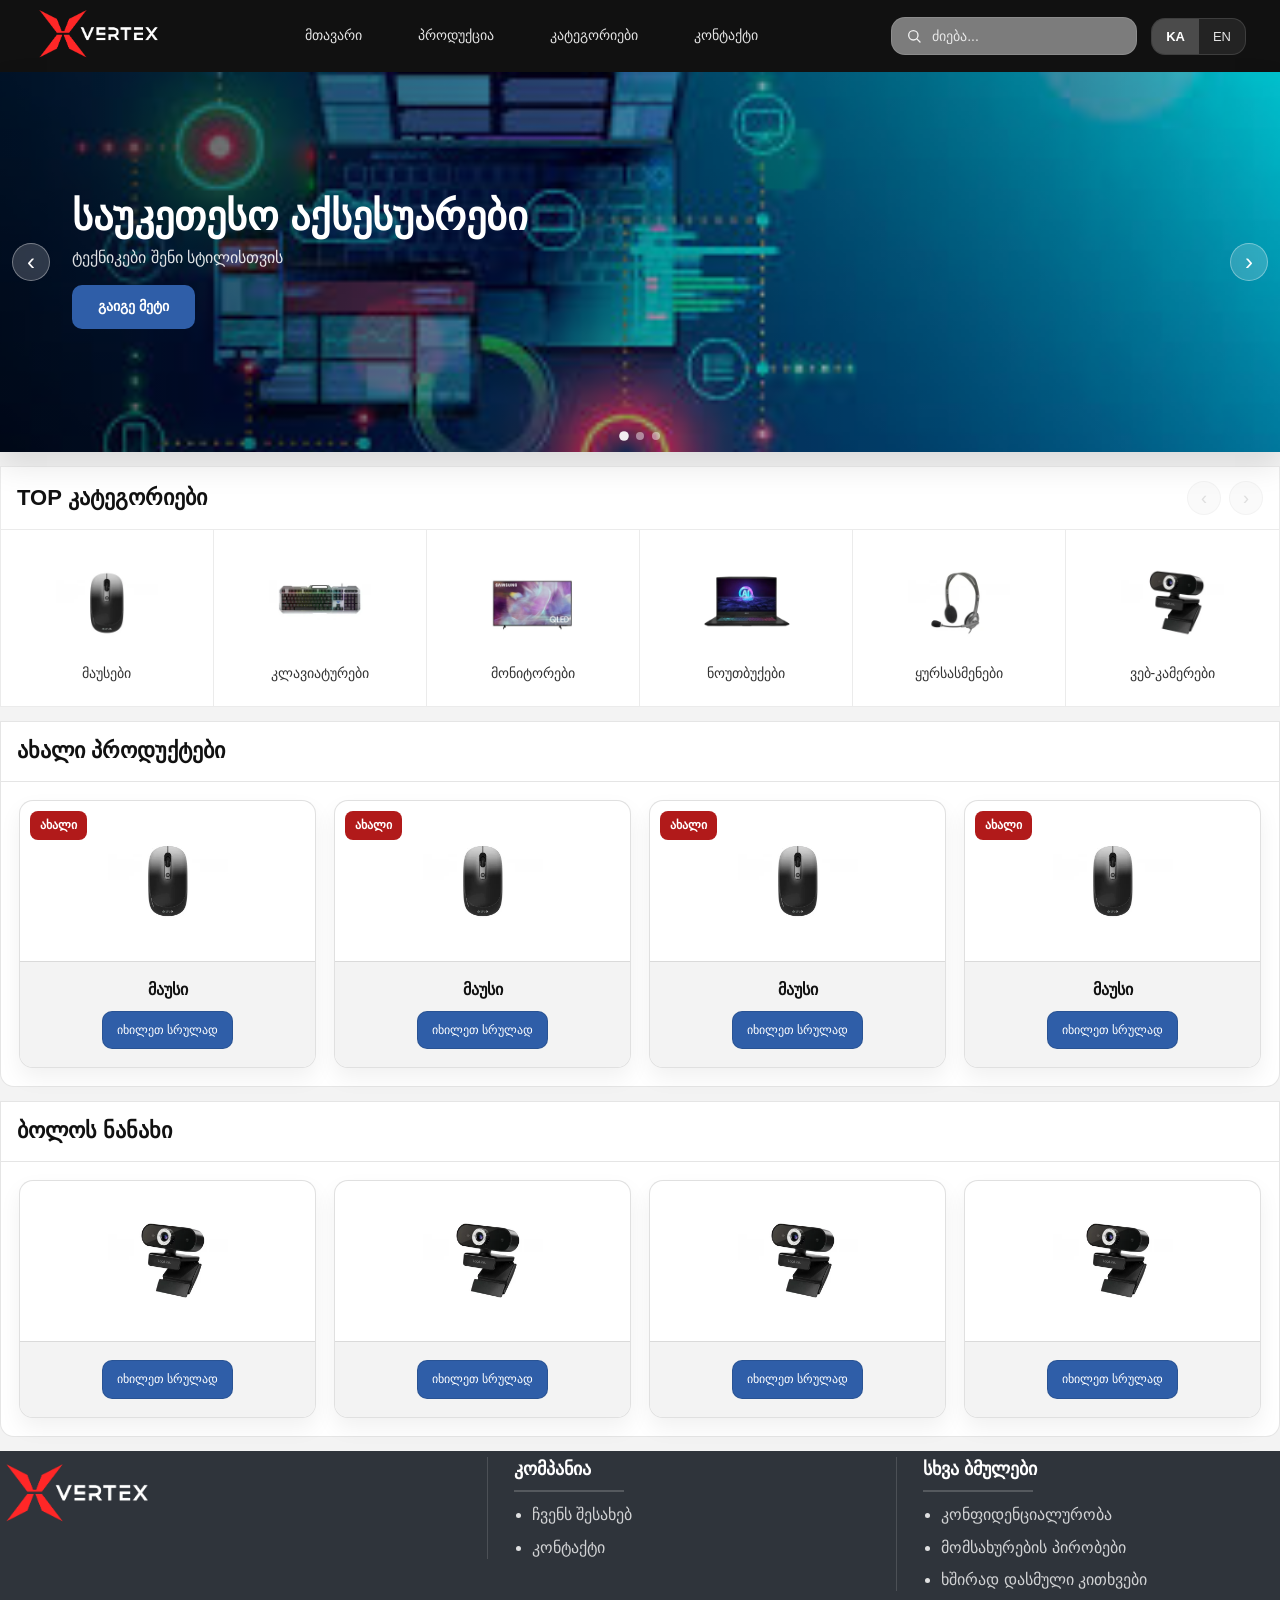
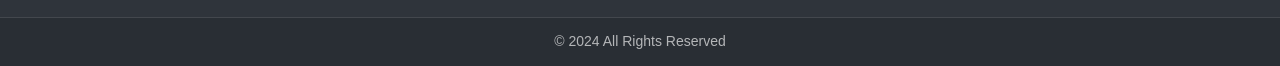
==== commit 9fb0b7b2: "1" ====
--- a/index.html
+++ b/index.html
@@ -93,7 +93,7 @@
                         <div class="slide__overlay"></div>
 
                         <div class="slide__content">
-                            <h1 class="slide__title">საუკეთესო აქსესუარები</h1>
+                            <h2 class="slide__title">საუკეთესო აქსესუარები</h2>
                             <p class="slide__subtitle">
                                 ტექნიკები შენი სტილისთვის
                             </p>
@@ -106,7 +106,7 @@
                         <div class="slide__overlay"></div>
 
                         <div class="slide__content">
-                            <h1 class="slide__title">გეიმინგი & ოფისი</h1>
+                            <h2 class="slide__title">გეიმინგი & ოფისი</h2>
                             <p class="slide__subtitle">
                                 ხარისხი, რომელიც იგრძნობა
                             </p>
@@ -119,7 +119,7 @@
                         <div class="slide__overlay"></div>
 
                         <div class="slide__content">
-                            <h1 class="slide__title">სწრაფი მიწოდება</h1>
+                            <h2 class="slide__title">სწრაფი მიწოდება</h2>
                             <p class="slide__subtitle">
                                 შეუკვეთე მარტივად ონლაინ
                             </p>
@@ -176,66 +176,89 @@
         </section>
 
         <section class="categories">
-            <div class="section-head">
+            <div class="section-head section-head--with-arrows">
                 <h2 class="section-title">TOP კატეგორიები</h2>
-            </div>
-
-            <div class="categories-row">
-                <a class="category-card" href="#">
-                    <img
-                        class="category-icon"
-                        src="images/mouse.jpg"
-                        alt="მაუსები"
-                    />
-                    <span class="category-name">მაუსები</span>
-                </a>
-
-                <a class="category-card" href="#">
-                    <img
-                        class="category-icon"
-                        src="images/klaviatura.jpg"
-                        alt="კლავიატურები"
-                    />
-                    <span class="category-name">კლავიატურები</span>
-                </a>
-
-                <a class="category-card" href="#">
-                    <img
-                        class="category-icon"
-                        src="images/monitori.jpg"
-                        alt="მონიტორები"
-                    />
-                    <span class="category-name">მონიტორები</span>
-                </a>
-
-                <a class="category-card" href="#">
-                    <img
-                        class="category-icon"
-                        src="images/notebook.jpg"
-                        alt="ნოუთბუქები"
-                    />
-                    <span class="category-name">ნოუთბუქები</span>
-                </a>
-
-                <a class="category-card" href="#">
-                    <img
-                        class="category-icon"
-                        src="images/yursasmeni.jpg"
-                        alt="ყურსასმენები"
-                    />
-                    <span class="category-name">ყურსასმენები</span>
-                </a>
-
-                <a class="category-card" href="#">
-                    <img
-                        class="category-icon"
-                        src="images/camera.jpg"
-                        alt="ვებ-კამერები"
-                    />
-                    <span class="category-name">ვებ-კამერები</span>
-                </a>
+
+                <div class="categories-arrows">
+                    <button
+                        class="cat-arrow prev"
+                        type="button"
+                        aria-label="Prev"
+                    >
+                        ‹
+                    </button>
+                    <button
+                        class="cat-arrow next"
+                        type="button"
+                        aria-label="Next"
+                    >
+                        ›
+                    </button>
+                </div>
+            </div>
+
+            <div
+                class="categories-carousel"
+                aria-label="Top categories carousel"
+            >
+                <div class="categories-row">
+                    <a class="category-card" href="#">
+                        <img
+                            class="category-icon"
+                            src="images/mouse.jpg"
+                            alt="მაუსები"
+                        />
+                        <span class="category-name">მაუსები</span>
+                    </a>
+
+                    <a class="category-card" href="#">
+                        <img
+                            class="category-icon"
+                            src="images/klaviatura.jpg"
+                            alt="კლავიატურები"
+                        />
+                        <span class="category-name">კლავიატურები</span>
+                    </a>
+
+                    <a class="category-card" href="#">
+                        <img
+                            class="category-icon"
+                            src="images/monitori.jpg"
+                            alt="მონიტორები"
+                        />
+                        <span class="category-name">მონიტორები</span>
+                    </a>
+
+                    <a class="category-card" href="#">
+                        <img
+                            class="category-icon"
+                            src="images/notebook.jpg"
+                            alt="ნოუთბუქები"
+                        />
+                        <span class="category-name">ნოუთბუქები</span>
+                    </a>
+
+                    <a class="category-card" href="#">
+                        <img
+                            class="category-icon"
+                            src="images/yursasmeni.jpg"
+                            alt="ყურსასმენები"
+                        />
+                        <span class="category-name">ყურსასმენები</span>
+                    </a>
+
+                    <a class="category-card" href="#">
+                        <img
+                            class="category-icon"
+                            src="images/camera.jpg"
+                            alt="ვებ-კამერები"
+                        />
+                        <span class="category-name">ვებ-კამერები</span>
+                    </a>
+                </div>
             </div>
         </section>
+
         <section class="products">
             <div class="products__head">
                 <h2 class="products__title">ახალი პროდუქტები</h2>
--- a/style.css
+++ b/style.css
@@ -399,43 +399,81 @@
 /* =====================
    6) CATEGORIES
 ===================== */
-.categories {
-    /* padding-block: var(--s-1);*/
-}
-
+
+/* Head (title + arrows) */
 .section-head {
     background: var(--c-surface);
     border: var(--b-soft);
     border-bottom: none;
     padding: 14px 16px;
 }
+
+.section-head--with-arrows {
+    display: flex;
+    align-items: center;
+    justify-content: space-between;
+    gap: 12px;
+}
+
 .section-title {
     font-size: var(--fs-lg);
     font-weight: 700;
 }
 
-.categories-row {
-    display: grid;
-    grid-template-columns: repeat(6, 1fr);
+/* arrows */
+.categories-arrows {
+    display: flex;
+    gap: 8px;
+}
+
+.cat-arrow {
+    width: 34px;
+    height: 34px;
+    border-radius: 50%;
+    border: var(--b-soft);
+    background: var(--c-surface-2);
+    cursor: pointer;
+    font-size: 18px;
+    line-height: 1;
+}
+
+.cat-arrow:hover {
+    background: rgba(159, 23, 23, 0.04);
+}
+
+/* FULL-WIDTH carousel wrapper */
+.categories-carousel {
+    width: 100%;
+    overflow: hidden;
     background: var(--c-surface);
     border: var(--b-soft);
-    overflow: hidden;
-}
-
+}
+
+/* Track */
+.categories-row {
+    display: flex; /* grid -> flex */
+    transition: transform 0.35s ease;
+    will-change: transform;
+}
+/* Item */
 .category-card {
+    flex: 0 0 16.666%; /* 6 items desktop */
     display: grid;
     place-items: center;
     gap: 10px;
     padding: 22px 10px;
     text-decoration: none;
     color: var(--c-text);
-    transition: background-color 0.2s ease;
-}
-.category-card:not(:last-child) {
     border-right: 1px solid rgba(0, 0, 0, 0.08);
 }
+
+.category-card:last-child {
+    border-right: none;
+}
+
 .category-card:hover {
-    background: rgba(0, 0, 0, 0.03);
+    background: WHITE;
+    transform: translateY(-3px);
 }
 
 .category-icon {
@@ -443,6 +481,7 @@
     height: clamp(72px, 8vw, 120px);
     object-fit: contain;
 }
+
 .category-name {
     font-size: var(--fs-sm);
     opacity: 0.85;
@@ -526,7 +565,7 @@
     gap: 10px;
     justify-items: center;
     text-align: center;
-    background: #d3d3d3;
+    background: var(--c-surface-2);
 }
 
 .p-card__name {
@@ -573,7 +612,7 @@
 .footer {
     background: #2f343b;
     color: rgba(255, 255, 255, 0.85);
-    padding-top: var(--s-0);
+    padding-top: 0;
 }
 
 .footer__grid {
@@ -691,11 +730,15 @@
     }
 
     .categories-row {
+        display: grid;
         grid-template-columns: repeat(2, 1fr);
-    }
-    .category-card:not(:last-child) {
+        gap: 1px;
+        background: rgba(0, 0, 0, 0.08);
         border: 1px solid rgba(0, 0, 0, 0.08);
     }
+    .category-card {
+        flex-basis: 33.333%;
+    } /* 3 items */
     .footer__grid {
         grid-template-columns: 1fr;
     }
@@ -735,4 +778,8 @@
         padding-left: 54px; /* 32px arrow + gap */
         padding-right: 54px;
     }
-}
+
+    .category-card {
+        flex-basis: 70%;
+    } /* 1 item + peek */
+}
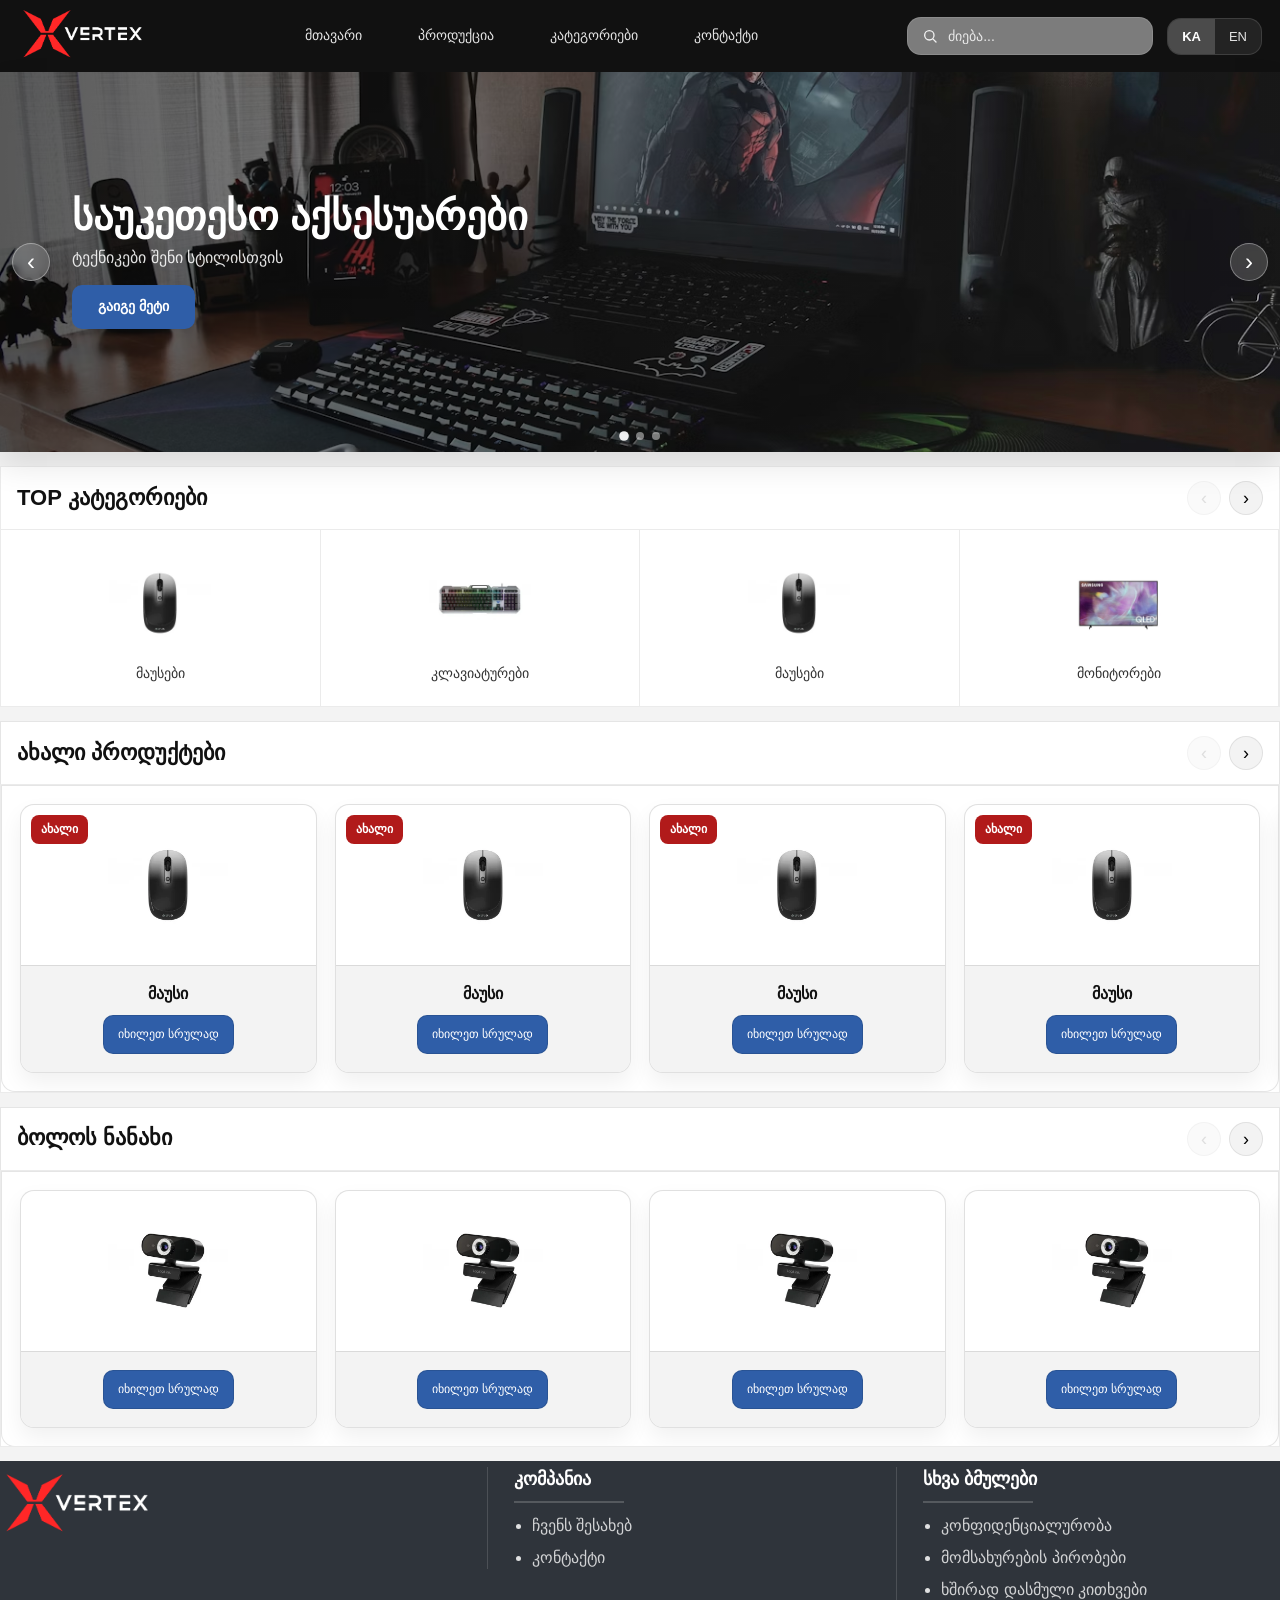
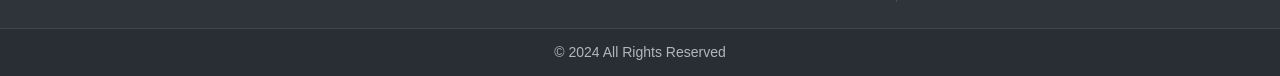
==== commit 7f3e0dec: "1" ====
--- a/index.html
+++ b/index.html
@@ -1,3 +1,4 @@
+<!doctype html>
 <html lang="en">
     <head>
         <meta charset="UTF-8" />
@@ -6,6 +7,7 @@
         <link rel="stylesheet" href="style.css" />
         <script defer src="js.js"></script>
     </head>
+
     <body>
         <header class="site-header">
             <div class="header-row">
@@ -52,7 +54,6 @@
                                 />
                             </svg>
                         </span>
-
                         <input
                             class="search-input"
                             type="search"
@@ -70,15 +71,14 @@
                         </button>
                         <button class="lang-btn" type="button">EN</button>
                     </div>
+
                     <button
                         class="burger"
                         type="button"
                         aria-label="Open menu"
                         aria-expanded="false"
                     >
-                        <span></span>
-                        <span></span>
-                        <span></span>
+                        <span></span><span></span><span></span>
                     </button>
                 </div>
             </div>
@@ -86,12 +86,9 @@
 
         <section class="hero">
             <div class="slider" aria-label="Hero slider">
-                <!-- Slides wrapper -->
                 <div class="slides">
-                    <!-- Slide 1 -->
                     <article class="slide is-active slide--1">
                         <div class="slide__overlay"></div>
-
                         <div class="slide__content">
                             <h2 class="slide__title">საუკეთესო აქსესუარები</h2>
                             <p class="slide__subtitle">
@@ -101,10 +98,8 @@
                         </div>
                     </article>
 
-                    <!-- Slide 2 -->
                     <article class="slide slide--2">
                         <div class="slide__overlay"></div>
-
                         <div class="slide__content">
                             <h2 class="slide__title">გეიმინგი & ოფისი</h2>
                             <p class="slide__subtitle">
@@ -114,10 +109,8 @@
                         </div>
                     </article>
 
-                    <!-- Slide 3 -->
                     <article class="slide slide--3">
                         <div class="slide__overlay"></div>
-
                         <div class="slide__content">
                             <h2 class="slide__title">სწრაფი მიწოდება</h2>
                             <p class="slide__subtitle">
@@ -128,7 +121,6 @@
                     </article>
                 </div>
 
-                <!-- Arrows -->
                 <button
                     class="slider__arrow slider__arrow--prev"
                     type="button"
@@ -144,7 +136,6 @@
                     ›
                 </button>
 
-                <!-- Dots -->
                 <div
                     class="slider__dots"
                     role="tablist"
@@ -175,6 +166,7 @@
             </div>
         </section>
 
+        <!-- TOP CATEGORIES -->
         <section class="categories">
             <div class="section-head section-head--with-arrows">
                 <h2 class="section-title">TOP კატეგორიები</h2>
@@ -202,202 +194,265 @@
                 aria-label="Top categories carousel"
             >
                 <div class="categories-row">
-                    <a class="category-card" href="#">
-                        <img
+                    <a class="category-card" href="#"
+                        ><img
                             class="category-icon"
                             src="images/mouse.jpg"
                             alt="მაუსები"
-                        />
-                        <span class="category-name">მაუსები</span>
-                    </a>
-
-                    <a class="category-card" href="#">
-                        <img
+                        /><span class="category-name">მაუსები</span></a
+                    >
+                    <a class="category-card" href="#"
+                        ><img
                             class="category-icon"
                             src="images/klaviatura.jpg"
                             alt="კლავიატურები"
-                        />
-                        <span class="category-name">კლავიატურები</span>
-                    </a>
-
-                    <a class="category-card" href="#">
-                        <img
+                        /><span class="category-name">კლავიატურები</span></a
+                    >
+                    <a class="category-card" href="#"
+                        ><img
+                            class="category-icon"
+                            src="images/mouse.jpg"
+                            alt="მაუსები"
+                        /><span class="category-name">მაუსები</span></a
+                    >
+                    <a class="category-card" href="#"
+                        ><img
                             class="category-icon"
                             src="images/monitori.jpg"
                             alt="მონიტორები"
-                        />
-                        <span class="category-name">მონიტორები</span>
-                    </a>
-
-                    <a class="category-card" href="#">
-                        <img
+                        /><span class="category-name">მონიტორები</span></a
+                    >
+                    <a class="category-card" href="#"
+                        ><img
+                            class="category-icon"
+                            src="images/mouse.jpg"
+                            alt="მაუსები"
+                        /><span class="category-name">მაუსები</span></a
+                    >
+                    <a class="category-card" href="#"
+                        ><img
                             class="category-icon"
                             src="images/notebook.jpg"
                             alt="ნოუთბუქები"
-                        />
-                        <span class="category-name">ნოუთბუქები</span>
-                    </a>
-
-                    <a class="category-card" href="#">
-                        <img
+                        /><span class="category-name">ნოუთბუქები</span></a
+                    >
+                    <a class="category-card" href="#"
+                        ><img
                             class="category-icon"
                             src="images/yursasmeni.jpg"
                             alt="ყურსასმენები"
-                        />
-                        <span class="category-name">ყურსასმენები</span>
-                    </a>
-
-                    <a class="category-card" href="#">
-                        <img
+                        /><span class="category-name">ყურსასმენები</span></a
+                    >
+                    <a class="category-card" href="#"
+                        ><img
                             class="category-icon"
                             src="images/camera.jpg"
                             alt="ვებ-კამერები"
-                        />
-                        <span class="category-name">ვებ-კამერები</span>
-                    </a>
+                        /><span class="category-name">ვებ-კამერები</span></a
+                    >
                 </div>
             </div>
         </section>
 
+        <!-- NEW PRODUCTS -->
         <section class="products">
-            <div class="products__head">
+            <div class="products__head products__head--with-arrows">
                 <h2 class="products__title">ახალი პროდუქტები</h2>
-            </div>
-
-            <div class="products__grid">
-                <!-- Card 1 -->
-                <article class="p-card">
-                    <span class="p-card__badge">ახალი</span>
-
-                    <div class="p-card__media">
-                        <img src="images/mouse.jpg" alt="პროდუქტი 1" />
-                    </div>
-
-                    <div class="p-card__body">
-                        <h3 class="p-card__title">მაუსი</h3>
-                        <a class="p-card__btn" href="#">იხილეთ სრულად</a>
-                    </div>
-                </article>
-
-                <!-- Card 2 -->
-                <article class="p-card">
-                    <span class="p-card__badge">ახალი</span>
-
-                    <div class="p-card__media">
-                        <img src="images/mouse.jpg" alt="პროდუქტი 2" />
-                    </div>
-
-                    <div class="p-card__body">
-                        <h3 class="p-card__title">მაუსი</h3>
-                        <a class="p-card__btn" href="#">იხილეთ სრულად</a>
-                    </div>
-                </article>
-
-                <!-- Card 3 -->
-                <article class="p-card">
-                    <span class="p-card__badge">ახალი</span>
-
-                    <div class="p-card__media">
-                        <img src="images/mouse.jpg" alt="პროდუქტი 3" />
-                    </div>
-
-                    <div class="p-card__body">
-                        <h3 class="p-card__title">მაუსი</h3>
-                        <a class="p-card__btn" href="#">იხილეთ სრულად</a>
-                    </div>
-                </article>
-
-                <!-- Card 4 -->
-                <article class="p-card">
-                    <span class="p-card__badge">ახალი</span>
-
-                    <div class="p-card__media">
-                        <img src="images/mouse.jpg" alt="პროდუქტი 4" />
-                    </div>
-
-                    <div class="p-card__body">
-                        <h3 class="p-card__title">მაუსი</h3>
-                        <a class="p-card__btn" href="#">იხილეთ სრულად</a>
-                    </div>
-                </article>
+
+                <div class="products-arrows">
+                    <button
+                        class="p-arrow prev"
+                        type="button"
+                        aria-label="Prev"
+                    >
+                        ‹
+                    </button>
+                    <button
+                        class="p-arrow next"
+                        type="button"
+                        aria-label="Next"
+                    >
+                        ›
+                    </button>
+                </div>
+            </div>
+
+            <div class="products-carousel" aria-label="New products carousel">
+                <div class="products__grid">
+                    <article class="p-card">
+                        <span class="p-card__badge">ახალი</span>
+                        <div class="p-card__media">
+                            <img src="images/mouse.jpg" alt="პროდუქტი 1" />
+                        </div>
+                        <div class="p-card__body">
+                            <h3 class="p-card__title">მაუსი</h3>
+                            <a class="p-card__btn" href="#">იხილეთ სრულად</a>
+                        </div>
+                    </article>
+
+                    <article class="p-card">
+                        <span class="p-card__badge">ახალი</span>
+                        <div class="p-card__media">
+                            <img src="images/mouse.jpg" alt="პროდუქტი 2" />
+                        </div>
+                        <div class="p-card__body">
+                            <h3 class="p-card__title">მაუსი</h3>
+                            <a class="p-card__btn" href="#">იხილეთ სრულად</a>
+                        </div>
+                    </article>
+
+                    <article class="p-card">
+                        <span class="p-card__badge">ახალი</span>
+                        <div class="p-card__media">
+                            <img src="images/mouse.jpg" alt="პროდუქტი 3" />
+                        </div>
+                        <div class="p-card__body">
+                            <h3 class="p-card__title">მაუსი</h3>
+                            <a class="p-card__btn" href="#">იხილეთ სრულად</a>
+                        </div>
+                    </article>
+
+                    <article class="p-card">
+                        <span class="p-card__badge">ახალი</span>
+                        <div class="p-card__media">
+                            <img src="images/mouse.jpg" alt="პროდუქტი 4" />
+                        </div>
+                        <div class="p-card__body">
+                            <h3 class="p-card__title">მაუსი</h3>
+                            <a class="p-card__btn" href="#">იხილეთ სრულად</a>
+                        </div>
+                    </article>
+
+                    <article class="p-card">
+                        <span class="p-card__badge">ახალი</span>
+                        <div class="p-card__media">
+                            <img src="images/mouse.jpg" alt="პროდუქტი 5" />
+                        </div>
+                        <div class="p-card__body">
+                            <h3 class="p-card__title">მაუსი</h3>
+                            <a class="p-card__btn" href="#">იხილეთ სრულად</a>
+                        </div>
+                    </article>
+
+                    <article class="p-card">
+                        <span class="p-card__badge">ახალი</span>
+                        <div class="p-card__media">
+                            <img src="images/mouse.jpg" alt="პროდუქტი 6" />
+                        </div>
+                        <div class="p-card__body">
+                            <h3 class="p-card__title">მაუსი</h3>
+                            <a class="p-card__btn" href="#">იხილეთ სრულად</a>
+                        </div>
+                    </article>
+                </div>
             </div>
         </section>
+
+        <!-- RECENTLY VIEWED -->
         <section class="products">
-            <div class="products__head">
+            <div class="products__head products__head--with-arrows">
                 <h2 class="products__title">ბოლოს ნანახი</h2>
-            </div>
-
-            <div class="products__grid">
-                <!-- Card 1 -->
-                <article class="p-card">
-                    <div class="p-card__media">
-                        <img src="images/camera.jpg" alt="პროდუქტი 1" />
-                    </div>
-
-                    <div class="p-card__body">
-                        <a class="p-card__btn" href="#">იხილეთ სრულად</a>
-                    </div>
-                </article>
-
-                <!-- Card 2 -->
-                <article class="p-card">
-                    <div class="p-card__media">
-                        <img src="images/camera.jpg" alt="პროდუქტი 2" />
-                    </div>
-
-                    <div class="p-card__body">
-                        <a class="p-card__btn" href="#">იხილეთ სრულად</a>
-                    </div>
-                </article>
-
-                <!-- Card 3 -->
-                <article class="p-card">
-                    <div class="p-card__media">
-                        <img src="images/camera.jpg" alt="პროდუქტი 3" />
-                    </div>
-
-                    <div class="p-card__body">
-                        <a class="p-card__btn" href="#">იხილეთ სრულად</a>
-                    </div>
-                </article>
-
-                <!-- Card 4 -->
-                <article class="p-card">
-                    <div class="p-card__media">
-                        <img src="images/camera.jpg" alt="პროდუქტი 4" />
-                    </div>
-
-                    <div class="p-card__body">
-                        <a class="p-card__btn" href="#">იხილეთ სრულად</a>
-                    </div>
-                </article>
+
+                <div class="products-arrows">
+                    <button
+                        class="p-arrow prev"
+                        type="button"
+                        aria-label="Prev"
+                    >
+                        ‹
+                    </button>
+                    <button
+                        class="p-arrow next"
+                        type="button"
+                        aria-label="Next"
+                    >
+                        ›
+                    </button>
+                </div>
+            </div>
+
+            <div
+                class="products-carousel"
+                aria-label="Recently viewed carousel"
+            >
+                <div class="products__grid">
+                    <article class="p-card">
+                        <div class="p-card__media">
+                            <img src="images/camera.jpg" alt="პროდუქტი 1" />
+                        </div>
+                        <div class="p-card__body">
+                            <a class="p-card__btn" href="#">იხილეთ სრულად</a>
+                        </div>
+                    </article>
+
+                    <article class="p-card">
+                        <div class="p-card__media">
+                            <img src="images/camera.jpg" alt="პროდუქტი 2" />
+                        </div>
+                        <div class="p-card__body">
+                            <a class="p-card__btn" href="#">იხილეთ სრულად</a>
+                        </div>
+                    </article>
+
+                    <article class="p-card">
+                        <div class="p-card__media">
+                            <img src="images/camera.jpg" alt="პროდუქტი 3" />
+                        </div>
+                        <div class="p-card__body">
+                            <a class="p-card__btn" href="#">იხილეთ სრულად</a>
+                        </div>
+                    </article>
+
+                    <article class="p-card">
+                        <div class="p-card__media">
+                            <img src="images/camera.jpg" alt="პროდუქტი 4" />
+                        </div>
+                        <div class="p-card__body">
+                            <a class="p-card__btn" href="#">იხილეთ სრულად</a>
+                        </div>
+                    </article>
+
+                    <article class="p-card">
+                        <div class="p-card__media">
+                            <img src="images/camera.jpg" alt="პროდუქტი 5" />
+                        </div>
+                        <div class="p-card__body">
+                            <a class="p-card__btn" href="#">იხილეთ სრულად</a>
+                        </div>
+                    </article>
+
+                    <article class="p-card">
+                        <div class="p-card__media">
+                            <img src="images/camera.jpg" alt="პროდუქტი 6" />
+                        </div>
+                        <div class="p-card__body">
+                            <a class="p-card__btn" href="#">იხილეთ სრულად</a>
+                        </div>
+                    </article>
+                </div>
             </div>
         </section>
+
         <footer class="footer">
             <div class="footer__grid">
-                <!-- Column 1 -->
                 <div class="footer__col footer__brand">
                     <div class="footer__logo">
-                        <a href="index.html">
-                            <img src="images/vertx-logo.png" alt="Logo" />
-                        </a>
+                        <a href="index.html"
+                            ><img src="images/vertx-logo.png" alt="Logo"
+                        /></a>
                     </div>
                 </div>
 
-                <!-- Column 2 -->
                 <div class="footer__col">
                     <h3 class="footer__title">კომპანია</h3>
                     <ul class="footer__list">
                         <li>
                             <a class="footer__link" href="#">ჩვენს შესახებ</a>
                         </li>
-                        <li>
-                            <a class="footer__link" href="#">კონტაქტი</a>
-                        </li>
+                        <li><a class="footer__link" href="#">კონტაქტი</a></li>
                     </ul>
                 </div>
 
-                <!-- Column 3 -->
                 <div class="footer__col">
                     <h3 class="footer__title">სხვა ბმულები</h3>
                     <ul class="footer__list">
@@ -421,9 +476,7 @@
             </div>
 
             <div class="footer__bottom">
-                <div class="container">
-                    <p>© 2024 All Rights Reserved</p>
-                </div>
+                <div class="container"><p>© 2024 All Rights Reserved</p></div>
             </div>
         </footer>
     </body>
--- a/style.css
+++ b/style.css
@@ -24,10 +24,8 @@
    2) TOKENS (Variables)
 ===================== */
 :root {
-    /* Font */
     --font-main: "Firago", "Helvetica Neue", Arial, sans-serif;
 
-    /* Colors */
     --c-dark: #111;
     --c-white: #fff;
 
@@ -49,34 +47,28 @@
     --lang-bg: rgba(255, 255, 255, 0.08);
     --lang-active-bg: rgba(255, 255, 255, 0.18);
 
-    /* Layout */
     --container: min(1400px, 100% - 32px);
     --header-h: clamp(56px, 6vw, 72px);
 
-    /* Spacing (fluid) */
     --s-1: clamp(6px, 0.8vw, 10px);
     --s-2: clamp(10px, 1.2vw, 14px);
     --s-3: clamp(14px, 1.8vw, 18px);
     --s-4: clamp(18px, 2.4vw, 26px);
     --s-5: clamp(24px, 3.2vw, 34px);
 
-    /* Radius */
     --r-sm: 10px;
     --r-md: 14px;
     --r-lg: 18px;
 
-    /* Type */
     --fs-xs: clamp(12px, 1.2vw, 13px);
     --fs-sm: clamp(13px, 1.4vw, 14px);
     --fs-md: clamp(15px, 1.6vw, 16px);
     --fs-lg: clamp(18px, 2.2vw, 22px);
     --fs-xl: clamp(24px, 3.2vw, 40px);
 
-    /* Shadows */
     --sh-1: 0 10px 22px rgba(0, 0, 0, 0.06);
     --sh-2: 0 14px 30px rgba(0, 0, 0, 0.1);
 
-    /* Borders */
     --b: 1px solid rgba(0, 0, 0, 0.1);
     --b-soft: 1px solid rgba(0, 0, 0, 0.08);
 
@@ -91,23 +83,19 @@
     padding: 0;
     box-sizing: border-box;
 }
-
 body {
     font-family: var(--font-main);
     color: var(--c-text);
     background: var(--c-surface-2);
     line-height: 1.4;
 }
-
 img {
     max-width: 100%;
     display: block;
 }
-
 a {
     color: inherit;
 }
-
 .container {
     width: var(--container);
     margin-inline: auto;
@@ -119,7 +107,6 @@
 .site-header {
     background: var(--c-dark);
 }
-
 .header-row {
     min-height: var(--header-h);
     display: grid;
@@ -127,11 +114,9 @@
     align-items: center;
     gap: var(--s-3);
     padding-inline: var(--s-3);
-    width: var(--container);
+    width:100% + max-width:var(--container);
     margin-inline: auto;
 }
-
-/* LOGO */
 .header-logo {
     display: flex;
     align-items: center;
@@ -141,6 +126,7 @@
     width: auto;
     object-fit: contain;
 }
+
 .burger {
     display: none;
     width: 42px;
@@ -151,19 +137,16 @@
     cursor: pointer;
     padding: 10px;
 }
-
 .burger span {
     display: block;
     height: 2px;
     background: rgba(255, 255, 255, 0.88);
     border-radius: 99px;
 }
-
 .burger span + span {
     margin-top: 6px;
 }
 
-/* NAV */
 .header-nav {
     display: flex;
     justify-content: center;
@@ -184,14 +167,12 @@
     background: rgba(255, 255, 255, 0.06);
 }
 
-/* ACTIONS */
 .header-actions {
     display: flex;
     align-items: center;
     gap: var(--s-2);
 }
 
-/* SEARCH */
 .header-search {
     display: flex;
     align-items: center;
@@ -207,11 +188,9 @@
     justify-content: center;
     color: rgba(255, 255, 255, 0.9);
 }
-
 .search-icon svg {
     display: block;
 }
-
 .search-input {
     background: transparent;
     border: none;
@@ -224,7 +203,6 @@
     color: var(--c-white-muted);
 }
 
-/* LANGUAGE */
 .header-lang {
     display: flex;
     overflow: hidden;
@@ -249,19 +227,16 @@
 /* =====================
    5) HERO / SLIDER
 ===================== */
-
 .slider {
     position: relative;
     overflow: hidden;
     background: #000;
     box-shadow: var(--sh-2);
 }
-
 .slides {
     position: relative;
     min-height: clamp(240px, 30vw, 380px);
 }
-
 .slide {
     position: absolute;
     inset: 0;
@@ -278,7 +253,6 @@
     opacity: 1;
     pointer-events: auto;
 }
-
 .slide--1 {
     background-image: url("images/hero-1.jpg");
 }
@@ -294,14 +268,12 @@
     inset: 0;
     background: linear-gradient(90deg, rgba(0, 0, 0, 0.65), rgba(0, 0, 0, 0.1));
 }
-
 .slide__content {
     position: relative;
     z-index: 1;
     max-width: 560px;
     padding-left: clamp(10px, 3vw, 54px);
 }
-
 .slide__title {
     color: var(--c-white);
     font-size: var(--fs-xl);
@@ -321,12 +293,10 @@
     padding: 12px 26px;
     border-radius: var(--r-sm);
     text-decoration: none;
-
     background-color: var(--c-primary);
     color: var(--c-white);
     font-size: var(--fs-sm);
     font-weight: 700;
-
     transition:
         transform 0.2s ease,
         background-color 0.2s ease,
@@ -338,7 +308,6 @@
     box-shadow: 0 12px 24px rgba(0, 0, 0, 0.22);
 }
 
-/* arrows */
 .slider__arrow {
     position: absolute;
     top: 50%;
@@ -370,7 +339,6 @@
     right: 12px;
 }
 
-/* dots */
 .slider__dots {
     position: absolute;
     left: 50%;
@@ -397,35 +365,29 @@
 }
 
 /* =====================
-   6) CATEGORIES
-===================== */
-
-/* Head (title + arrows) */
+   6) CATEGORIES (carousel 4 visible)
+===================== */
 .section-head {
     background: var(--c-surface);
     border: var(--b-soft);
     border-bottom: none;
     padding: 14px 16px;
 }
-
 .section-head--with-arrows {
     display: flex;
     align-items: center;
     justify-content: space-between;
     gap: 12px;
 }
-
 .section-title {
     font-size: var(--fs-lg);
     font-weight: 700;
 }
 
-/* arrows */
 .categories-arrows {
     display: flex;
     gap: 8px;
 }
-
 .cat-arrow {
     width: 34px;
     height: 34px;
@@ -436,28 +398,23 @@
     font-size: 18px;
     line-height: 1;
 }
-
 .cat-arrow:hover {
     background: rgba(159, 23, 23, 0.04);
 }
 
-/* FULL-WIDTH carousel wrapper */
 .categories-carousel {
     width: 100%;
     overflow: hidden;
     background: var(--c-surface);
     border: var(--b-soft);
 }
-
-/* Track */
 .categories-row {
-    display: flex; /* grid -> flex */
+    display: flex;
     transition: transform 0.35s ease;
     will-change: transform;
 }
-/* Item */
 .category-card {
-    flex: 0 0 16.666%; /* 6 items desktop */
+    flex: 0 0 25%;
     display: grid;
     place-items: center;
     gap: 10px;
@@ -465,57 +422,87 @@
     text-decoration: none;
     color: var(--c-text);
     border-right: 1px solid rgba(0, 0, 0, 0.08);
-}
-
+    transition:
+        transform 0.2s ease,
+        background 0.2s ease;
+}
 .category-card:last-child {
     border-right: none;
 }
-
 .category-card:hover {
-    background: WHITE;
+    background: #fff;
     transform: translateY(-3px);
 }
-
 .category-icon {
     width: clamp(72px, 8vw, 120px);
     height: clamp(72px, 8vw, 120px);
     object-fit: contain;
 }
-
 .category-name {
     font-size: var(--fs-sm);
     opacity: 0.85;
 }
 
 /* =====================
-   7) PRODUCTS (Auto responsive grid)
-===================== */
-.products {
-    /* padding-block: var(--s-1);*/
-}
-
+   7) PRODUCTS (carousel 4 visible)
+===================== */
 .products__head {
     background: var(--c-surface);
     border: var(--b);
     border-bottom: none;
     padding: 14px 16px;
 }
+.products__head--with-arrows {
+    display: flex;
+    align-items: center;
+    justify-content: space-between;
+    gap: 12px;
+}
 .products__title {
     font-size: var(--fs-lg);
-    font-weight: 700; /* Adjusted from 800 as only 400/700 weights are loaded */
+    font-weight: 700;
+}
+
+.products-carousel {
+    width: 100%;
+    overflow: hidden;
+    background: var(--c-surface);
+    border: var(--b-soft);
+}
+
+.products-arrows {
+    display: flex;
+    gap: 8px;
+}
+.p-arrow {
+    width: 34px;
+    height: 34px;
+    border-radius: 50%;
+    border: var(--b-soft);
+    background: var(--c-surface-2);
+    cursor: pointer;
+    font-size: 18px;
+    line-height: 1;
+}
+.p-arrow:hover {
+    background: rgba(0, 0, 0, 0.05);
 }
 
 .products__grid {
-    display: grid;
+    display: flex; /* ✅ carousel track */
     gap: var(--s-3);
     background: var(--c-surface);
     border: var(--b);
     padding: var(--s-3);
     border-radius: 0 0 var(--r-md) var(--r-md);
-    grid-template-columns: repeat(auto-fit, minmax(220px, 1fr));
+    transition: transform 0.35s ease;
+    will-change: transform;
 }
 
 .p-card {
+    flex: 0 0 calc((100% - (var(--s-3) * 3)) / 4); /* ✅ 4 visible */
+    min-width: 0;
+
     position: relative;
     border: 1px solid rgba(0, 0, 0, 0.12);
     border-radius: var(--r-md);
@@ -568,22 +555,12 @@
     background: var(--c-surface-2);
 }
 
-.p-card__name {
-    font-size: 18px;
-    font-weight: 700; /* Adjusted from 800 as only 400/700 weights are loaded */
-}
-.p-card__price {
-    font-size: 22px;
-    font-weight: 700; /* Adjusted from 900 as only 400/700 weights are loaded */
-    letter-spacing: 0.2px;
-}
 .p-card__title {
     font-size: 16px;
     font-weight: 700;
     color: #111;
     line-height: 1.3;
 }
-
 .p-card__btn {
     display: inline-flex;
     align-items: center;
@@ -614,7 +591,6 @@
     color: rgba(255, 255, 255, 0.85);
     padding-top: 0;
 }
-
 .footer__grid {
     display: grid;
     grid-template-columns: 1.2fr 1fr 1fr;
@@ -622,13 +598,11 @@
     align-items: start;
     padding: 6px 0 var(--s-4);
 }
-
 .footer__logo img {
     max-height: clamp(64px, 6vw, 96px);
     width: auto;
     object-fit: contain;
 }
-
 .footer__title {
     font-size: 18px;
     font-weight: 700;
@@ -644,7 +618,6 @@
     background: rgba(255, 255, 255, 0.18);
     margin-top: 8px;
 }
-
 .footer__list {
     list-style: disc;
     padding-left: 18px;
@@ -664,7 +637,6 @@
     border-left: 1px solid rgba(255, 255, 255, 0.14);
     padding-left: 26px;
 }
-
 .footer__bottom {
     border-top: 1px solid rgba(255, 255, 255, 0.12);
     background: rgba(0, 0, 0, 0.12);
@@ -673,17 +645,13 @@
     font-size: 14px;
     color: rgba(255, 255, 255, 0.65);
 }
+
 /* =====================
    GLOBAL SECTION SPACING
-   ერთნაირი დაშორება ყველა მთავარ სექციას შორის
-===================== */
-
-/* header და slider ჩაწებებული: სლაიდერს ზემოდან არ აქვს დაშორება */
+===================== */
 .slider {
     margin-top: 0;
 }
-
-/* ყველა მთავარ სექციას (slider-ის გარდა) ერთნაირი დაშორება ზემოდან */
 .categories,
 .products,
 .footer {
@@ -691,7 +659,7 @@
 }
 
 /* =====================
-   9) responsive 
+   9) responsive
 ===================== */
 @media (max-width: 900px) {
     .burger {
@@ -704,12 +672,12 @@
     .site-header.is-open .header-nav {
         display: flex;
         flex-direction: column;
-        align-items: flex-start; /* ტექსტიც მარჯვნივ */
+        align-items: flex-start;
         gap: 10px;
-        padding: 10px 0 0; /* ზემოდან პატარა დაშორება */
+        padding: 10px 0 0;
     }
     .header-row {
-        grid-template-columns: 1fr auto; /* logo | actions */
+        grid-template-columns: 1fr auto;
         grid-template-areas:
             "logo actions"
             ".    nav";
@@ -729,16 +697,14 @@
         gap: 10px;
     }
 
-    .categories-row {
-        display: grid;
-        grid-template-columns: repeat(2, 1fr);
-        gap: 1px;
-        background: rgba(0, 0, 0, 0.08);
-        border: 1px solid rgba(0, 0, 0, 0.08);
-    }
+    /* 3 visible on tablet */
     .category-card {
         flex-basis: 33.333%;
-    } /* 3 items */
+    }
+    .p-card {
+        flex-basis: calc((100% - (var(--s-3) * 2)) / 3);
+    }
+
     .footer__grid {
         grid-template-columns: 1fr;
     }
@@ -746,40 +712,46 @@
         border-left: none;
         padding-left: 0;
     }
-    .products__grid {
-        grid-template-columns: repeat(auto-fit, minmax(180px, 1fr));
-    }
-}
+}
+
+@media (max-width: 768px) {
+    /* 2 visible */
+    .category-card {
+        flex-basis: 50%;
+    }
+    .p-card {
+        flex-basis: calc((100% - var(--s-3)) / 2);
+    }
+}
+
 @media (max-width: 600px) {
-    /* 1) კონტენტს ვაძლევთ მეტ ადგილს გვერდებზე */
     .slide__content {
-        padding-left: 18px; /* შენთან იყო 48px, მობილურზე ზედმეტია */
+        padding-left: 18px;
         padding-right: 18px;
         max-width: 100%;
     }
-
-    /* 2) ისრებს ვწევთ კიდეებზე და ვაპატარავებთ */
     .slider__arrow {
         width: 32px;
         height: 32px;
         font-size: 20px;
         opacity: 0.9;
     }
-
     .slider__arrow--prev {
         left: 8px;
     }
     .slider__arrow--next {
         right: 8px;
     }
-
-    /* 3) ყველაზე მნიშვნელოვანი: სლაიდს ვაძლევთ "safe padding"-ს ისრებისთვის */
     .slide {
-        padding-left: 54px; /* 32px arrow + gap */
+        padding-left: 54px;
         padding-right: 54px;
     }
 
+    /* 1 + peek */
     .category-card {
         flex-basis: 70%;
-    } /* 1 item + peek */
-}
+    }
+    .p-card {
+        flex-basis: 70%;
+    }
+}
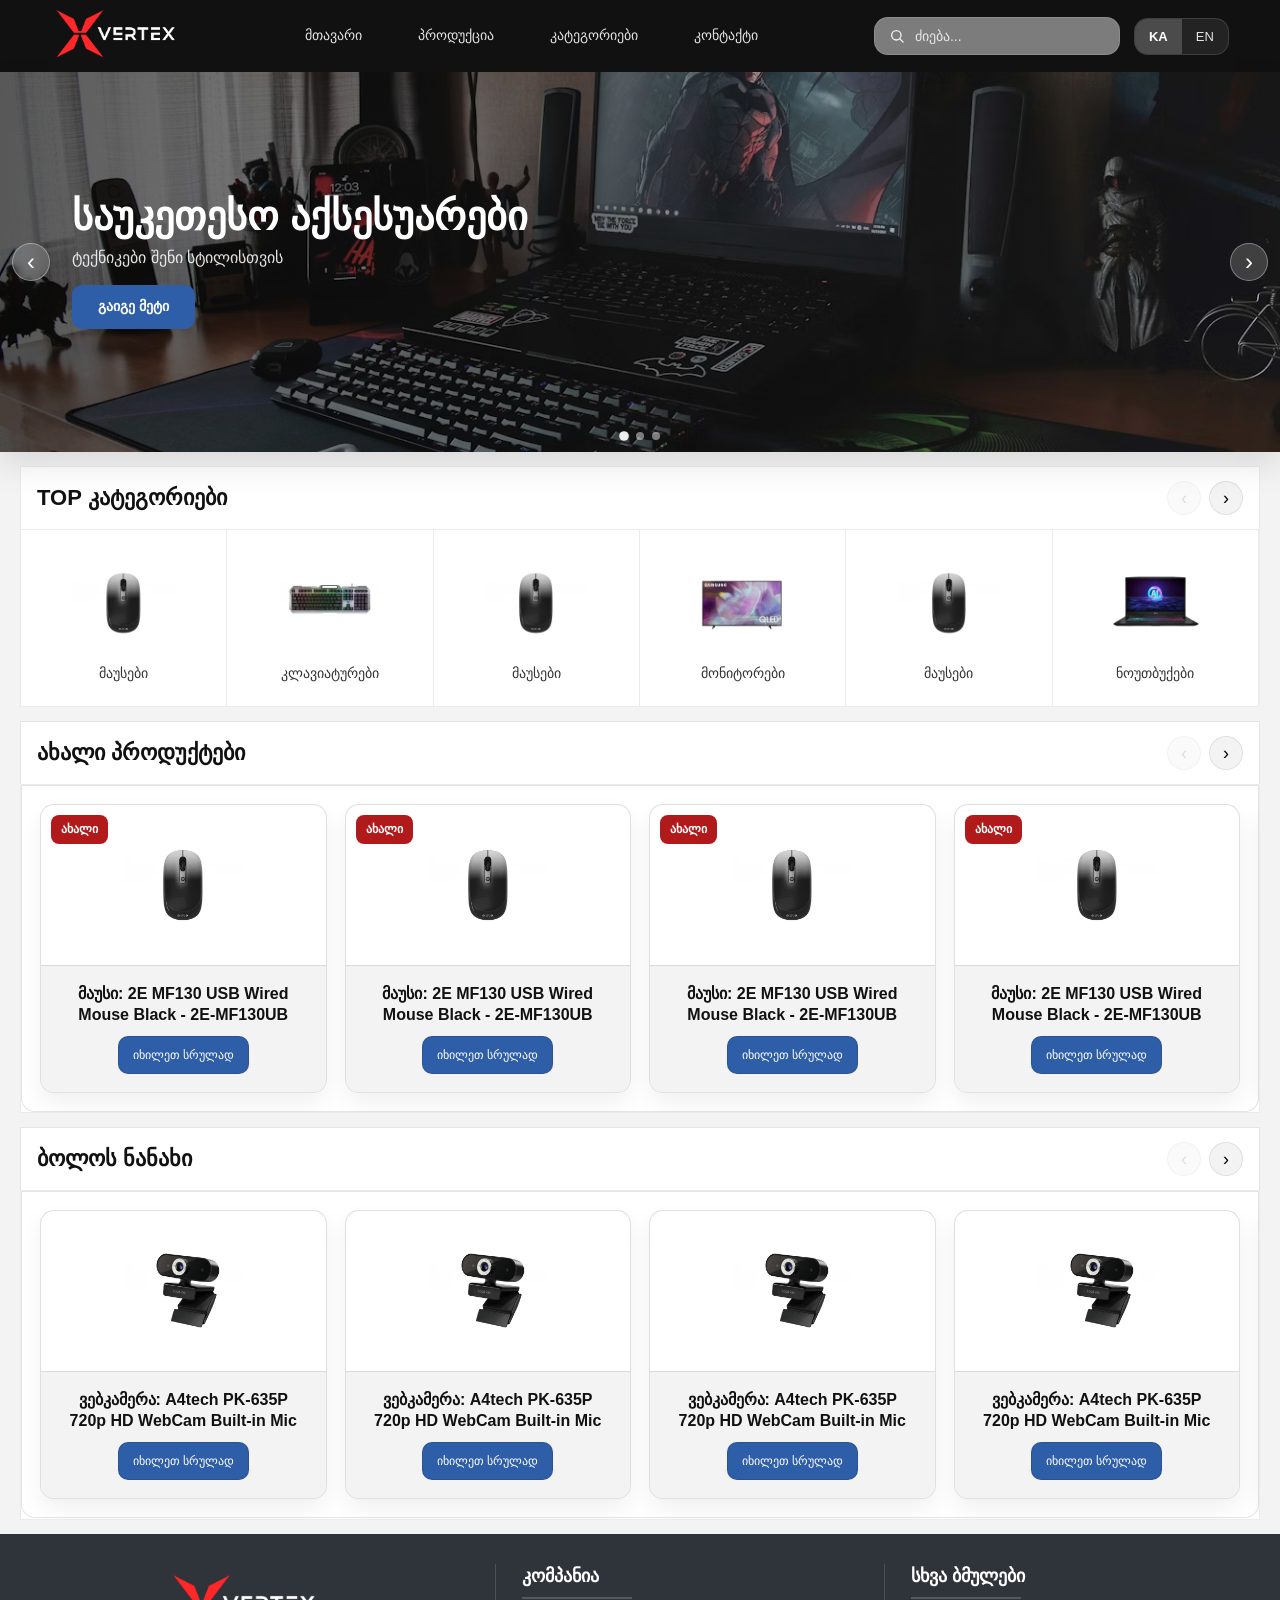
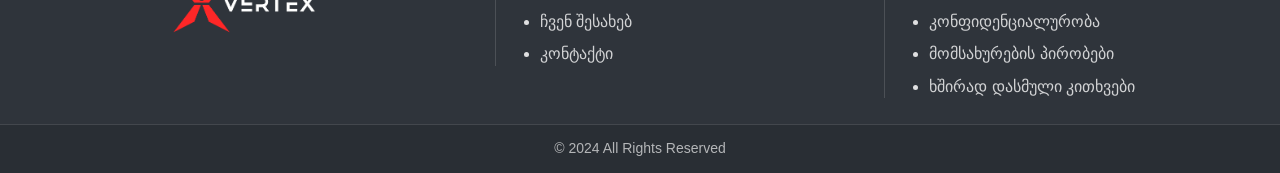
==== commit 8bbc942b: "1" ====
--- a/index.html
+++ b/index.html
@@ -285,7 +285,10 @@
                             <img src="images/mouse.jpg" alt="პროდუქტი 1" />
                         </div>
                         <div class="p-card__body">
-                            <h3 class="p-card__title">მაუსი</h3>
+                            <h3 class="p-card__title">
+                                მაუსი: 2E MF130 USB Wired Mouse Black -
+                                2E-MF130UB
+                            </h3>
                             <a class="p-card__btn" href="#">იხილეთ სრულად</a>
                         </div>
                     </article>
@@ -296,7 +299,10 @@
                             <img src="images/mouse.jpg" alt="პროდუქტი 2" />
                         </div>
                         <div class="p-card__body">
-                            <h3 class="p-card__title">მაუსი</h3>
+                            <h3 class="p-card__title">
+                                მაუსი: 2E MF130 USB Wired Mouse Black -
+                                2E-MF130UB
+                            </h3>
                             <a class="p-card__btn" href="#">იხილეთ სრულად</a>
                         </div>
                     </article>
@@ -307,7 +313,10 @@
                             <img src="images/mouse.jpg" alt="პროდუქტი 3" />
                         </div>
                         <div class="p-card__body">
-                            <h3 class="p-card__title">მაუსი</h3>
+                            <h3 class="p-card__title">
+                                მაუსი: 2E MF130 USB Wired Mouse Black -
+                                2E-MF130UB
+                            </h3>
                             <a class="p-card__btn" href="#">იხილეთ სრულად</a>
                         </div>
                     </article>
@@ -318,7 +327,10 @@
                             <img src="images/mouse.jpg" alt="პროდუქტი 4" />
                         </div>
                         <div class="p-card__body">
-                            <h3 class="p-card__title">მაუსი</h3>
+                            <h3 class="p-card__title">
+                                მაუსი: 2E MF130 USB Wired Mouse Black -
+                                2E-MF130UB
+                            </h3>
                             <a class="p-card__btn" href="#">იხილეთ სრულად</a>
                         </div>
                     </article>
@@ -329,7 +341,10 @@
                             <img src="images/mouse.jpg" alt="პროდუქტი 5" />
                         </div>
                         <div class="p-card__body">
-                            <h3 class="p-card__title">მაუსი</h3>
+                            <h3 class="p-card__title">
+                                მაუსი: 2E MF130 USB Wired Mouse Black -
+                                2E-MF130UB
+                            </h3>
                             <a class="p-card__btn" href="#">იხილეთ სრულად</a>
                         </div>
                     </article>
@@ -340,7 +355,10 @@
                             <img src="images/mouse.jpg" alt="პროდუქტი 6" />
                         </div>
                         <div class="p-card__body">
-                            <h3 class="p-card__title">მაუსი</h3>
+                            <h3 class="p-card__title">
+                                მაუსი: 2E MF130 USB Wired Mouse Black -
+                                2E-MF130UB
+                            </h3>
                             <a class="p-card__btn" href="#">იხილეთ სრულად</a>
                         </div>
                     </article>
@@ -381,6 +399,10 @@
                             <img src="images/camera.jpg" alt="პროდუქტი 1" />
                         </div>
                         <div class="p-card__body">
+                            <h3 class="p-card__title">
+                                ვებკამერა: A4tech PK-635P 720p HD WebCam
+                                Built-in Mic
+                            </h3>
                             <a class="p-card__btn" href="#">იხილეთ სრულად</a>
                         </div>
                     </article>
@@ -390,6 +412,10 @@
                             <img src="images/camera.jpg" alt="პროდუქტი 2" />
                         </div>
                         <div class="p-card__body">
+                            <h3 class="p-card__title">
+                                ვებკამერა: A4tech PK-635P 720p HD WebCam
+                                Built-in Mic
+                            </h3>
                             <a class="p-card__btn" href="#">იხილეთ სრულად</a>
                         </div>
                     </article>
@@ -399,6 +425,10 @@
                             <img src="images/camera.jpg" alt="პროდუქტი 3" />
                         </div>
                         <div class="p-card__body">
+                            <h3 class="p-card__title">
+                                ვებკამერა: A4tech PK-635P 720p HD WebCam
+                                Built-in Mic
+                            </h3>
                             <a class="p-card__btn" href="#">იხილეთ სრულად</a>
                         </div>
                     </article>
@@ -408,6 +438,10 @@
                             <img src="images/camera.jpg" alt="პროდუქტი 4" />
                         </div>
                         <div class="p-card__body">
+                            <h3 class="p-card__title">
+                                ვებკამერა: A4tech PK-635P 720p HD WebCam
+                                Built-in Mic
+                            </h3>
                             <a class="p-card__btn" href="#">იხილეთ სრულად</a>
                         </div>
                     </article>
@@ -417,6 +451,10 @@
                             <img src="images/camera.jpg" alt="პროდუქტი 5" />
                         </div>
                         <div class="p-card__body">
+                            <h3 class="p-card__title">
+                                ვებკამერა: A4tech PK-635P 720p HD WebCam
+                                Built-in Mic
+                            </h3>
                             <a class="p-card__btn" href="#">იხილეთ სრულად</a>
                         </div>
                     </article>
@@ -426,6 +464,10 @@
                             <img src="images/camera.jpg" alt="პროდუქტი 6" />
                         </div>
                         <div class="p-card__body">
+                            <h3 class="p-card__title">
+                                ვებკამერა: A4tech PK-635P 720p HD WebCam
+                                Built-in Mic
+                            </h3>
                             <a class="p-card__btn" href="#">იხილეთ სრულად</a>
                         </div>
                     </article>
@@ -434,49 +476,65 @@
         </section>
 
         <footer class="footer">
-            <div class="footer__grid">
-                <div class="footer__col footer__brand">
-                    <div class="footer__logo">
-                        <a href="index.html"
-                            ><img src="images/vertx-logo.png" alt="Logo"
-                        /></a>
+            <div class="footer__inner">
+                <div class="footer__grid">
+                    <!-- Brand / Logo -->
+                    <div class="footer__col footer__brand">
+                        <a
+                            class="footer__logo"
+                            href="index.html"
+                            aria-label="Home"
+                        >
+                            <img
+                                src="images/vertx-logo.png"
+                                alt="VERTEX logo"
+                            />
+                        </a>
                     </div>
-                </div>
-
-                <div class="footer__col">
-                    <h3 class="footer__title">კომპანია</h3>
-                    <ul class="footer__list">
-                        <li>
-                            <a class="footer__link" href="#">ჩვენს შესახებ</a>
-                        </li>
-                        <li><a class="footer__link" href="#">კონტაქტი</a></li>
-                    </ul>
-                </div>
-
-                <div class="footer__col">
-                    <h3 class="footer__title">სხვა ბმულები</h3>
-                    <ul class="footer__list">
-                        <li>
-                            <a class="footer__link" href="#"
-                                >კონფიდენციალურობა</a
-                            >
-                        </li>
-                        <li>
-                            <a class="footer__link" href="#"
-                                >მომსახურების პირობები</a
-                            >
-                        </li>
-                        <li>
-                            <a class="footer__link" href="#"
-                                >ხშირად დასმული კითხვები</a
-                            >
-                        </li>
-                    </ul>
+
+                    <!-- Company -->
+                    <div class="footer__col footer__links">
+                        <h3 class="footer__title">კომპანია</h3>
+                        <ul class="footer__list">
+                            <li>
+                                <a class="footer__link" href="#"
+                                    >ჩვენ შესახებ</a
+                                >
+                            </li>
+                            <li>
+                                <a class="footer__link" href="#">კონტაქტი</a>
+                            </li>
+                        </ul>
+                    </div>
+
+                    <!-- Other -->
+                    <div class="footer__col footer__links">
+                        <h3 class="footer__title">სხვა ბმულები</h3>
+                        <ul class="footer__list">
+                            <li>
+                                <a class="footer__link" href="#"
+                                    >კონფიდენციალურობა</a
+                                >
+                            </li>
+                            <li>
+                                <a class="footer__link" href="#"
+                                    >მომსახურების პირობები</a
+                                >
+                            </li>
+                            <li>
+                                <a class="footer__link" href="#"
+                                    >ხშირად დასმული კითხვები</a
+                                >
+                            </li>
+                        </ul>
+                    </div>
                 </div>
             </div>
 
             <div class="footer__bottom">
-                <div class="container"><p>© 2024 All Rights Reserved</p></div>
+                <div class="footer__inner">
+                    <p>© 2024 All Rights Reserved</p>
+                </div>
             </div>
         </footer>
     </body>
--- a/style.css
+++ b/style.css
@@ -73,6 +73,8 @@
     --b-soft: 1px solid rgba(0, 0, 0, 0.08);
 
     --section-gap: var(--s-2);
+
+    --content-narrow: min(1480px, 100% - 40px);
 }
 
 /* =====================
@@ -113,10 +115,14 @@
     grid-template-columns: auto 1fr auto;
     align-items: center;
     gap: var(--s-3);
-    padding-inline: var(--s-3);
-    width:100% + max-width:var(--container);
-    margin-inline: auto;
-}
+
+    width: 100%;
+    max-width: none;
+    margin-inline: 0;
+
+    padding-inline: clamp(24px, 4vw, 60px); /* აი ეს ხაზია მთავარი */
+}
+
 .header-logo {
     display: flex;
     align-items: center;
@@ -414,7 +420,7 @@
     will-change: transform;
 }
 .category-card {
-    flex: 0 0 25%;
+    flex: 0 0 16.666%;
     display: grid;
     place-items: center;
     gap: 10px;
@@ -582,27 +588,66 @@
     background: var(--c-primary-hover);
     transform: translateY(-2px);
 }
-
-/* =====================
-   8) FOOTER
+/* =====================
+   FOOTER (CLEAN)
 ===================== */
 .footer {
     background: #2f343b;
     color: rgba(255, 255, 255, 0.85);
-    padding-top: 0;
-}
+    margin-top: var(--section-gap);
+}
+
+/* Full-width bg, centered content */
+.footer__inner {
+    width: var(--container);
+    margin-inline: auto;
+    padding-inline: 16px; /* safety padding */
+}
+
+/* Main grid */
 .footer__grid {
     display: grid;
     grid-template-columns: 1.2fr 1fr 1fr;
     gap: var(--s-4);
     align-items: start;
-    padding: 6px 0 var(--s-4);
-}
+    padding: 18px 0 var(--s-4);
+}
+
+/* Columns */
+.footer__col {
+    min-width: 0;
+}
+
+/* Brand column: center logo both ways */
+.footer__brand {
+    display: flex;
+    justify-content: center; /* horizontal */
+    align-items: center; /* vertical */
+}
+
+/* Logo link (keeps image centered even if PNG has empty space) */
+.footer__logo {
+    display: inline-flex;
+    align-items: center;
+    justify-content: center;
+    min-height: 110px; /* helps vertical centering */
+}
+
 .footer__logo img {
     max-height: clamp(64px, 6vw, 96px);
     width: auto;
+    display: block;
     object-fit: contain;
 }
+
+/* Links columns drop slightly lower */
+.footer__links {
+    margin-top: 12px;
+    border-left: 1px solid rgba(255, 255, 255, 0.14);
+    padding-left: 26px;
+}
+
+/* Titles */
 .footer__title {
     font-size: 18px;
     font-weight: 700;
@@ -610,6 +655,7 @@
     margin-bottom: 12px;
     position: relative;
 }
+
 .footer__title::after {
     content: "";
     display: block;
@@ -618,25 +664,26 @@
     background: rgba(255, 255, 255, 0.18);
     margin-top: 8px;
 }
+
+/* List */
 .footer__list {
     list-style: disc;
     padding-left: 18px;
     display: grid;
     gap: 10px;
 }
+
 .footer__link {
     color: rgba(255, 255, 255, 0.78);
     text-decoration: none;
     transition: color 0.2s ease;
 }
+
 .footer__link:hover {
     color: #fff;
 }
 
-.footer__col:not(:first-child) {
-    border-left: 1px solid rgba(255, 255, 255, 0.14);
-    padding-left: 26px;
-}
+/* Bottom bar */
 .footer__bottom {
     border-top: 1px solid rgba(255, 255, 255, 0.12);
     background: rgba(0, 0, 0, 0.12);
@@ -645,7 +692,6 @@
     font-size: 14px;
     color: rgba(255, 255, 255, 0.65);
 }
-
 /* =====================
    GLOBAL SECTION SPACING
 ===================== */
@@ -656,6 +702,14 @@
 .products,
 .footer {
     margin-top: var(--section-gap);
+}
+
+.categories .section-head,
+.categories .categories-carousel,
+.products .products__head,
+.products .products-carousel {
+    width: var(--content-narrow);
+    margin-inline: auto;
 }
 
 /* =====================
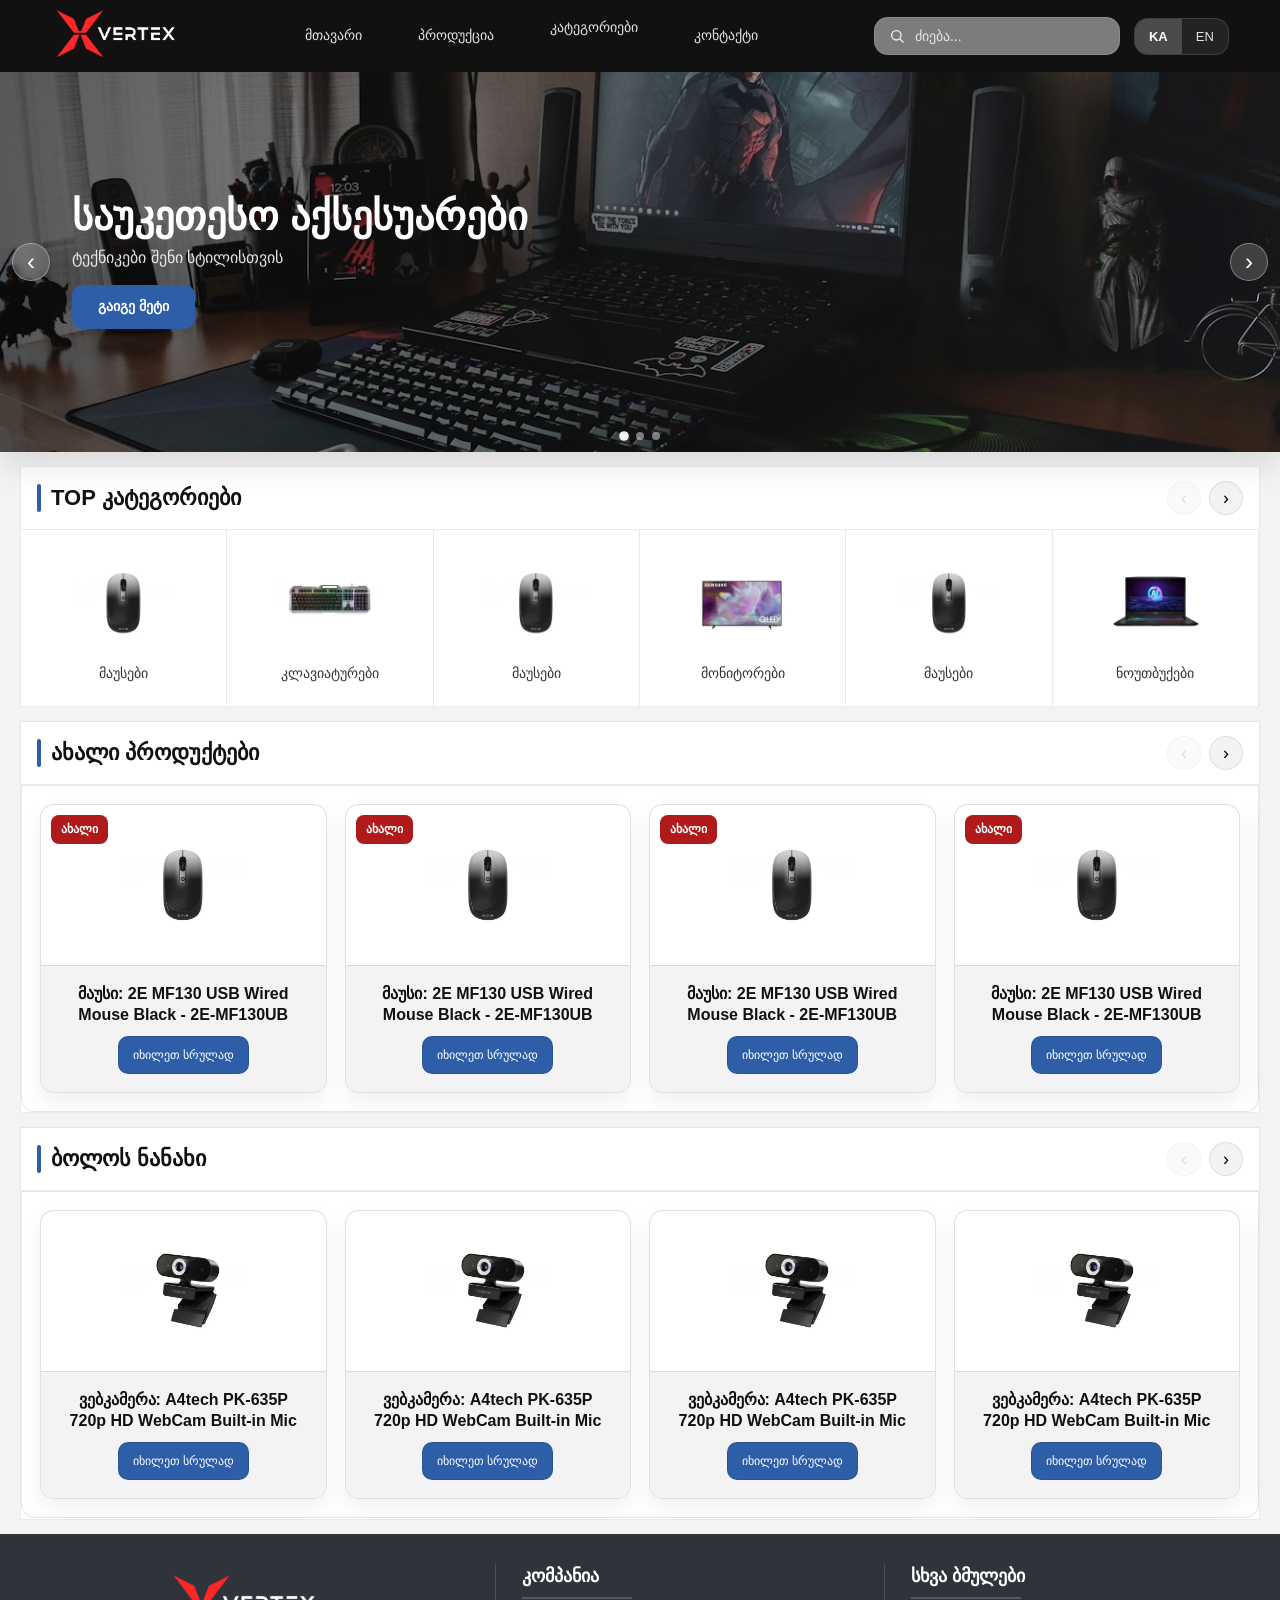
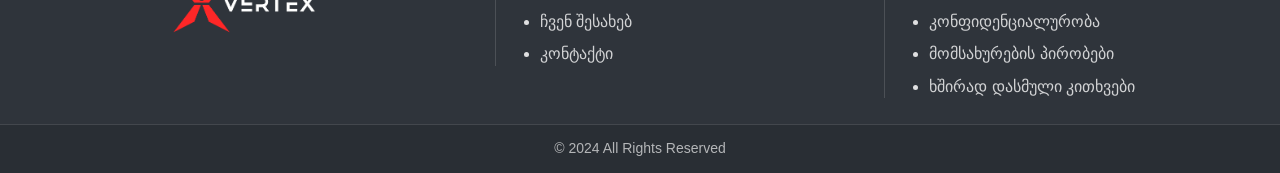
==== commit ee3b0190: "categories page, add hover" ====
--- a/index.html
+++ b/index.html
@@ -22,7 +22,64 @@
                 >
                     <a class="header-link" href="#">მთავარი</a>
                     <a class="header-link" href="#">პროდუქცია</a>
-                    <a class="header-link" href="#">კატეგორიები</a>
+                    <div class="nav-item">
+                        <a class="header-link" href="categories.html"
+                            >კატეგორიები</a
+                        >
+
+                        <div class="mega-menu">
+                            <div class="mega-menu-inner">
+                                <div class="mega-column">
+                                    <img src="images/mouse.jpg" alt="Mouse" />
+                                    <h4>MOUSE</h4>
+                                    <a href="#">Bluetooth + 2.4G</a>
+                                    <a href="#">Wireless Mouse</a>
+                                    <a href="#">Wired Mouse</a>
+                                </div>
+
+                                <div class="mega-column">
+                                    <img
+                                        src="images/klaviatura.jpg"
+                                        alt="Keyboard"
+                                    />
+                                    <h4>KEYBOARD</h4>
+                                    <a href="#">Bluetooth / 2.4G</a>
+                                    <a href="#">Wired Keyboard</a>
+                                </div>
+
+                                <div class="mega-column">
+                                    <img
+                                        src="images/monitori.jpg"
+                                        alt="Desktop"
+                                    />
+                                    <h4>DESKTOP</h4>
+                                    <a href="#">Bluetooth / 2.4G</a>
+                                    <a href="#">Wired Desktop</a>
+                                </div>
+
+                                <div class="mega-column">
+                                    <img
+                                        src="images/yursasmeni.jpg"
+                                        alt="Audio"
+                                    />
+                                    <h4>AUDIO</h4>
+                                    <a href="#">Headphone</a>
+                                    <a href="#">TWS</a>
+                                    <a href="#">Cable</a>
+                                </div>
+                                <div class="mega-column">
+                                    <img
+                                        src="images/yursasmeni.jpg"
+                                        alt="Audio"
+                                    />
+                                    <h4>AUDIO</h4>
+                                    <a href="#">Headphone</a>
+                                    <a href="#">TWS</a>
+                                    <a href="#">Cable</a>
+                                </div>
+                            </div>
+                        </div>
+                    </div>
                     <a class="header-link" href="#">კონტაქტი</a>
                 </nav>
 
--- a/style.css
+++ b/style.css
@@ -108,6 +108,9 @@
 ===================== */
 .site-header {
     background: var(--c-dark);
+    position: sticky;
+    top: 0;
+    z-index: 1000;
 }
 .header-row {
     min-height: var(--header-h);
@@ -229,7 +232,74 @@
     color: var(--c-white);
     font-weight: 700;
 }
-
+/*ეს არის ის ნაწილი რაც ახალი დაემატა */
+/* =====================
+   MEGA MENU (ONLY ADD)
+===================== */
+
+.nav-item {
+    position: relative;
+}
+
+/* DROPDOWN */
+.mega-menu {
+    position: fixed;
+
+    top: var(--header-h);
+    left: 0;
+
+    width: 100vw;
+    height: calc(100vh - var(--header-h));
+
+    padding: 40px 0;
+    background: #f5f6f8;
+
+    display: flex;
+    justify-content: center;
+
+    opacity: 0;
+    visibility: hidden;
+    transform: translateY(10px);
+
+    transition: 0.25s ease;
+
+    z-index: 1200;
+}
+.mega-menu-inner {
+    width: min(1200px, 100%);
+    display: grid;
+    grid-template-columns: repeat(5, 1fr);
+    gap: 40px;
+}
+
+/* SHOW */
+.nav-item:hover .mega-menu {
+    opacity: 1;
+    visibility: visible;
+    transform: translateY(0);
+}
+
+/* COLUMN */
+.mega-column img {
+    background: transparent;
+}
+.mega-column h4 {
+    font-size: 20px;
+    font-weight: 700;
+    margin-bottom: 16px;
+}
+
+.mega-column a {
+    display: block;
+    font-size: 18px;
+    color: #555;
+    text-decoration: none;
+    margin-bottom: 10px;
+}
+
+.mega-column a:hover {
+    color: #000;
+}
 /* =====================
    5) HERO / SLIDER
 ===================== */
@@ -711,25 +781,39 @@
     width: var(--content-narrow);
     margin-inline: auto;
 }
+.section-title,
+.products__title {
+    position: relative;
+    padding-left: 14px; /* ადგილი ხაზისთვის */
+}
+
+.section-title::before,
+.products__title::before {
+    content: "";
+    position: absolute;
+    left: 0;
+    top: 50%;
+    transform: translateY(-50%);
+
+    width: 4px; /* ხაზის სისქე */
+    height: 28px; /* სიმაღლე */
+    background: var(--c-primary); /* ლურჯი ფერი */
+    border-radius: 2px;
+}
 
 /* =====================
    9) responsive
-===================== */
+=/* ==================== RESPONSIVE ==================== */
 @media (max-width: 900px) {
+    .mega-menu {
+        display: none !important;
+    }
     .burger {
         display: inline-grid;
         align-content: center;
     }
-    .header-nav {
-        display: none;
-    }
-    .site-header.is-open .header-nav {
-        display: flex;
-        flex-direction: column;
-        align-items: flex-start;
-        gap: 10px;
-        padding: 10px 0 0;
-    }
+
+    /* grid სტრუქტურა შენსავით */
     .header-row {
         grid-template-columns: 1fr auto;
         grid-template-areas:
@@ -737,20 +821,78 @@
             ".    nav";
         row-gap: 10px;
         align-items: center;
-    }
-    .header-nav {
-        grid-area: nav;
-        justify-self: end;
-    }
+        position: relative; /* overlay nav-ის საყრდენი */
+    }
+
     .header-logo {
         grid-area: logo;
     }
+
     .header-actions {
         grid-area: actions;
         justify-self: end;
         gap: 10px;
     }
 
+    /* ✅ NAV overlay dropdown */
+    .header-nav {
+        grid-area: nav;
+        justify-self: end;
+
+        /* overlay */
+        display: none;
+        position: absolute;
+        top: calc(100% + 10px);
+        right: 0;
+
+        width: min(320px, calc(100vw - 24px));
+        padding: 14px;
+
+        background: rgba(17, 17, 17, 0.98);
+        border: 1px solid rgba(255, 255, 255, 0.12);
+        border-radius: 16px;
+        box-shadow: 0 20px 50px rgba(0, 0, 0, 0.45);
+
+        /* ზომა იმდენი, რამდენიც სჭირდება */
+        height: auto;
+
+        /* თუ ბევრი პუნქტია -> მაქს სიმაღლე + scroll */
+        max-height: calc(100vh - var(--header-h) - 24px);
+        overflow: auto;
+
+        /* შენს სტილი */
+        flex-direction: column;
+        align-items: flex-start;
+        gap: 10px;
+
+        z-index: 1100;
+    }
+
+    .site-header.is-open .header-nav {
+        display: flex;
+    }
+
+    /* ✅ backdrop (ზემოდან ეფარება კონტენტს) */
+    .site-header {
+        position: sticky;
+        top: 0;
+        z-index: 1000;
+    }
+    .site-header::after {
+        content: "";
+        position: fixed;
+        inset: 0;
+        background: rgba(0, 0, 0, 0.45);
+        opacity: 0;
+        pointer-events: none;
+        transition: opacity 0.2s ease;
+        z-index: 1050;
+    }
+    .site-header.is-open::after {
+        opacity: 1;
+        pointer-events: auto;
+    }
+
     /* 3 visible on tablet */
     .category-card {
         flex-basis: 33.333%;
@@ -769,6 +911,9 @@
 }
 
 @media (max-width: 768px) {
+    .mega-menu {
+        display: none !important;
+    }
     /* 2 visible */
     .category-card {
         flex-basis: 50%;
@@ -779,6 +924,9 @@
 }
 
 @media (max-width: 600px) {
+    .mega-menu {
+        display: none !important;
+    }
     .slide__content {
         padding-left: 18px;
         padding-right: 18px;
@@ -809,3 +957,28 @@
         flex-basis: 70%;
     }
 }
+
+@media (max-width: 400px) {
+    .mega-menu {
+        display: none !important;
+    }
+    .header-search {
+        flex: 0 1 auto;
+    }
+    .search-input {
+        width: 70px;
+        min-width: 50px;
+    }
+}
+@media (max-width: 300px) {
+    .mega-menu {
+        display: none !important;
+    }
+    .header-search {
+        flex: 0 1 auto;
+    }
+    .search-input {
+        width: 30px;
+        min-width: 30px;
+    }
+}
